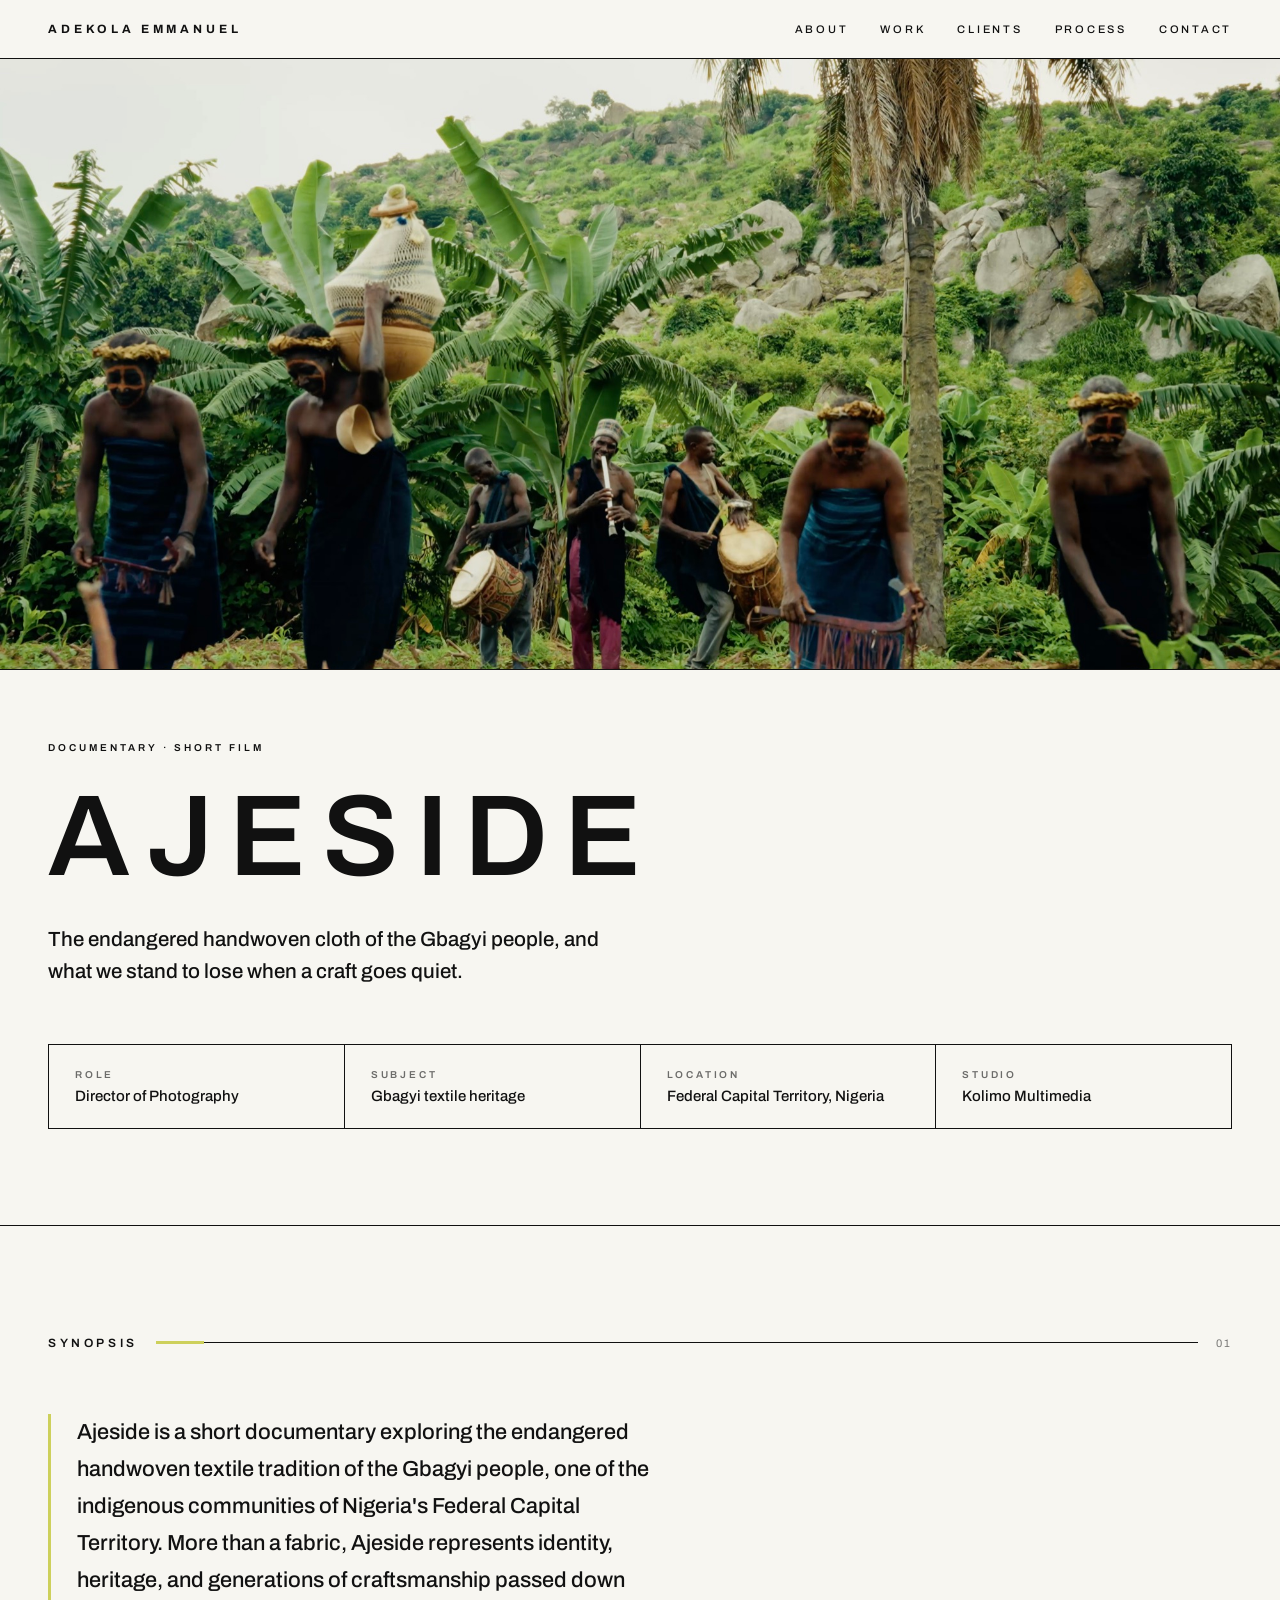
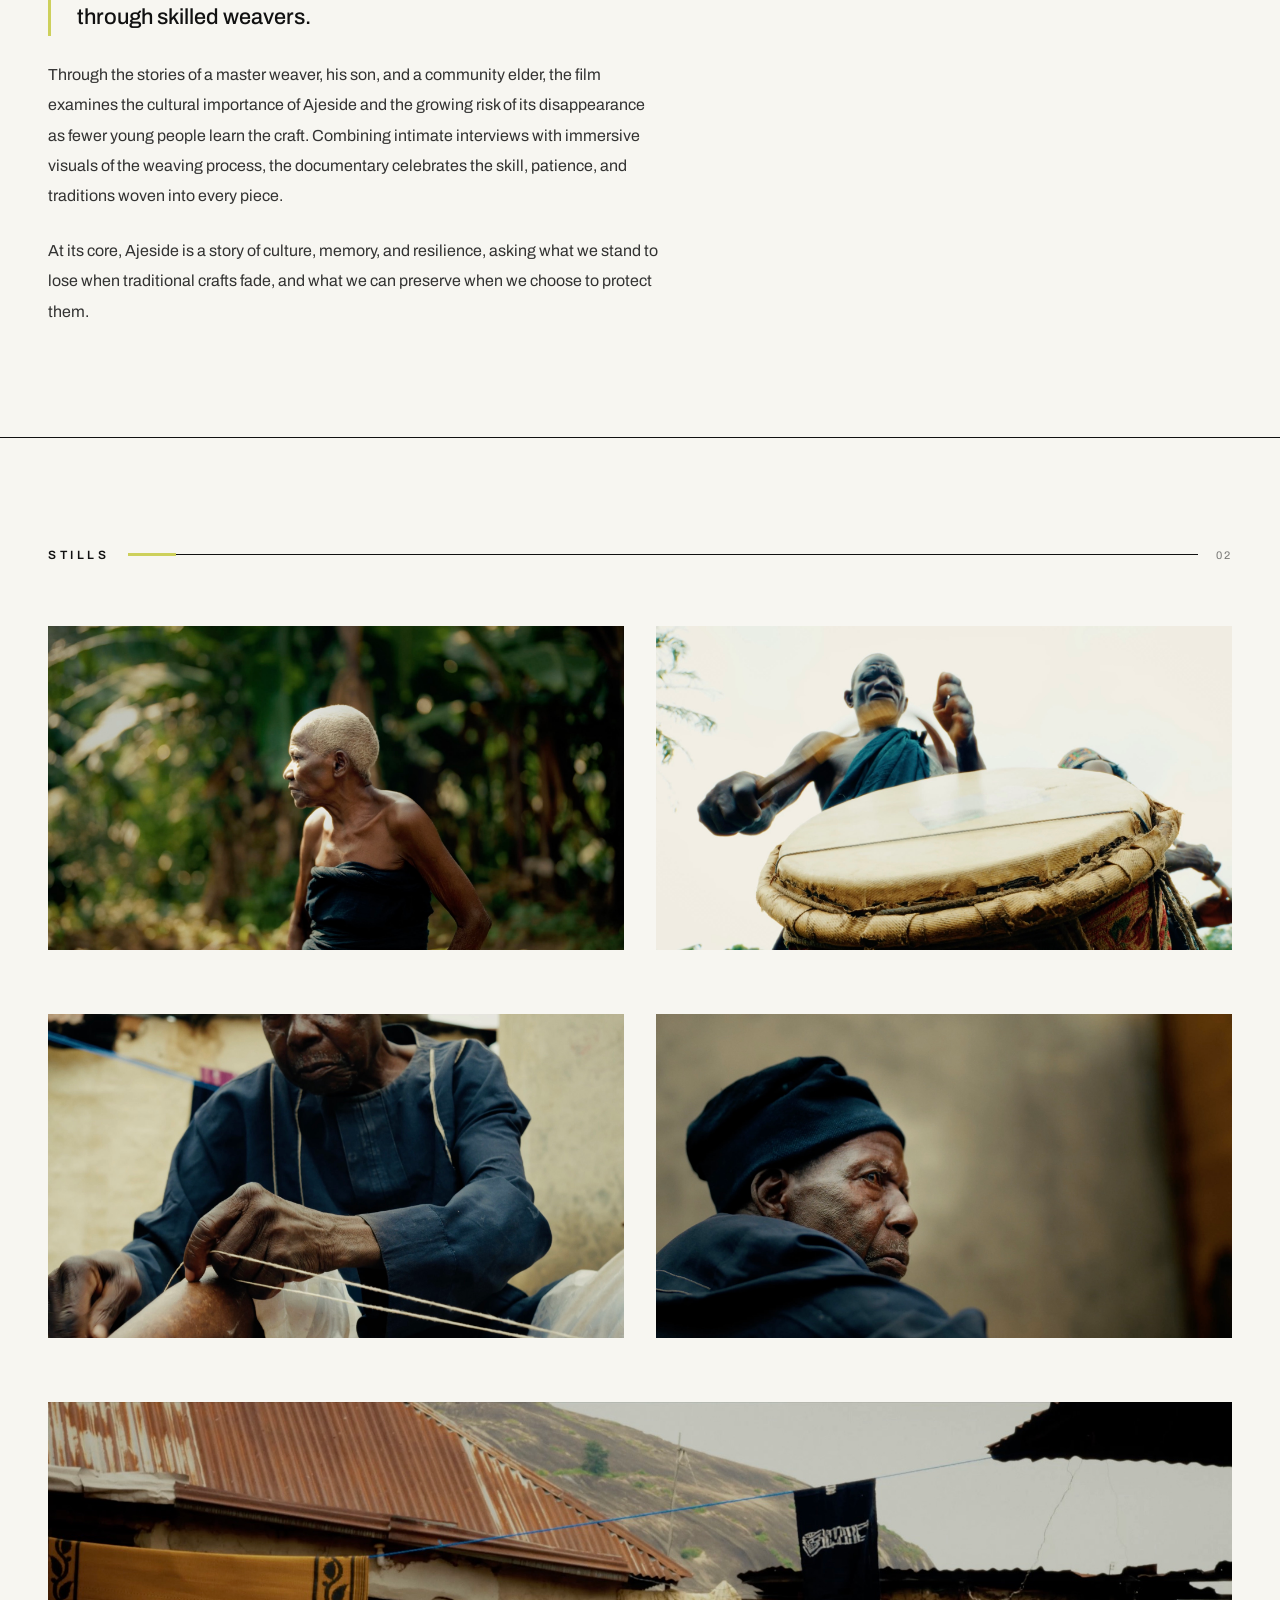
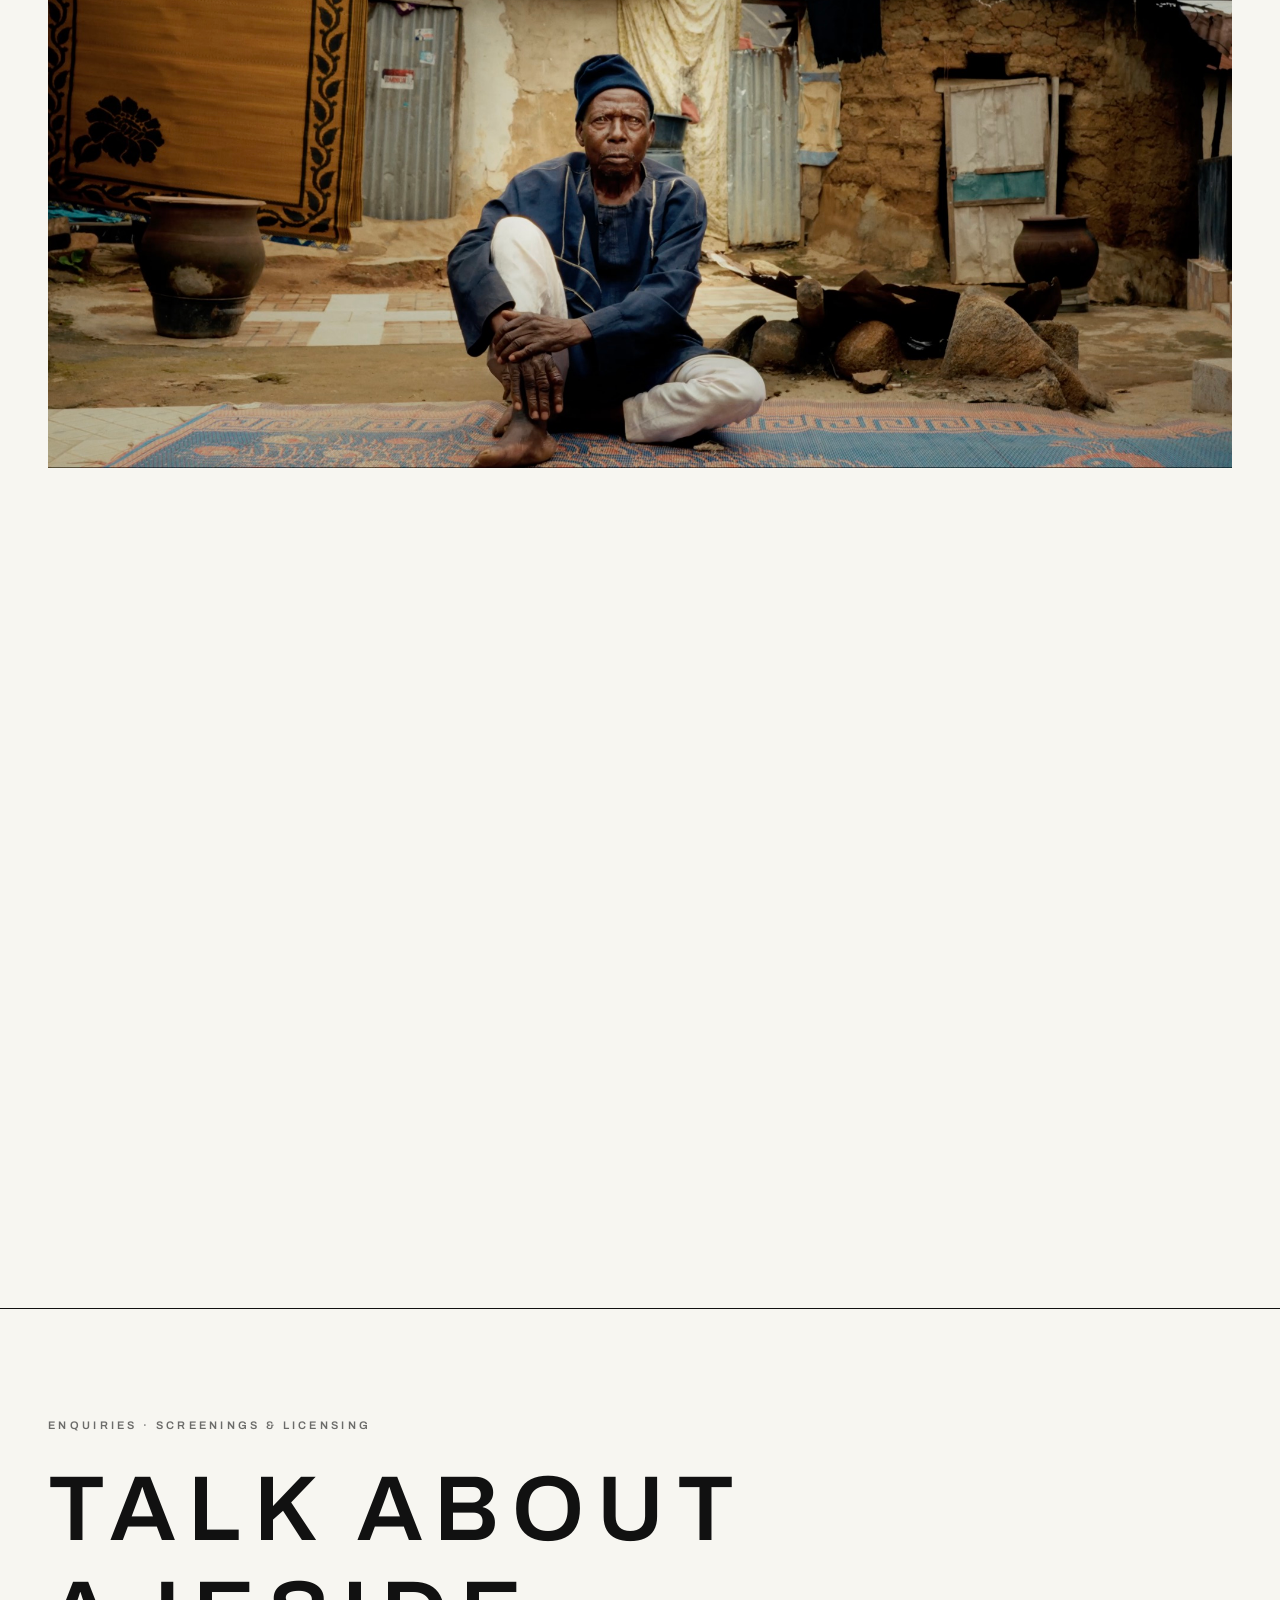
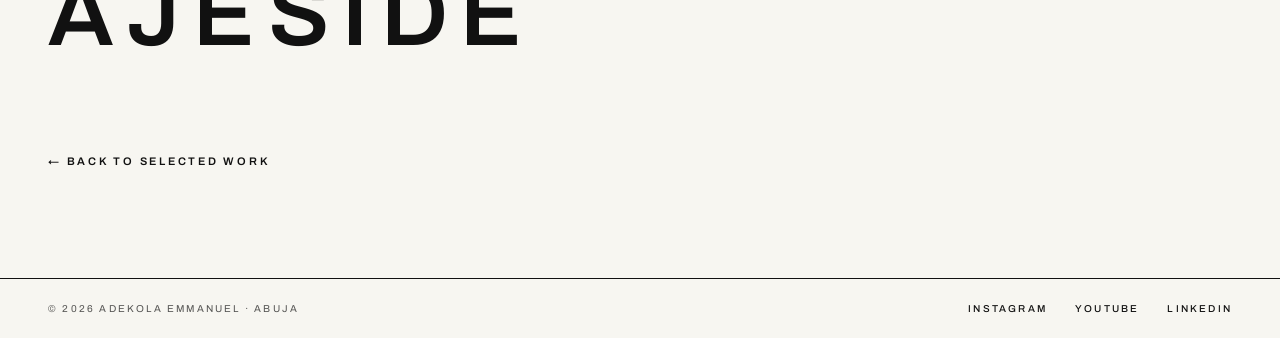
==== work/ajeside.html @ e36beafd "Add the CEO Network Under 30s Media of the Year 2021 award Visible in the about credentials line, in" ====
<!DOCTYPE html>
<html lang="en">
<head>
  <meta charset="utf-8">
  <meta name="viewport" content="width=device-width, initial-scale=1">
  <title>Ajeside (Short Documentary) · Adekola Emmanuel</title>
  <meta name="description" content="Ajeside is a short documentary on the endangered handwoven textile tradition of the Gbagyi people of Nigeria's Federal Capital Territory. Cinematography by Adekola Emmanuel, director of photography, Abuja.">
  <link rel="canonical" href="https://www.adekolaemmanuel.com/work/ajeside.html">
  <meta property="og:site_name" content="Adekola Emmanuel">
  <meta property="og:locale" content="en_US">
  <meta property="og:title" content="Ajeside: a short documentary">
  <meta property="og:description" content="Culture, memory, and resilience: the endangered handwoven cloth of the Gbagyi people.">
  <meta property="og:type" content="article">
  <meta property="og:url" content="https://www.adekolaemmanuel.com/work/ajeside.html">
  <meta property="og:image" content="https://www.adekolaemmanuel.com/images/ajeside/01-family.jpg">
  <meta name="twitter:card" content="summary_large_image">
  <meta name="twitter:title" content="Ajeside: a short documentary">
  <meta name="twitter:description" content="Culture, memory, and resilience: the endangered handwoven cloth of the Gbagyi people.">
  <meta name="twitter:image" content="https://www.adekolaemmanuel.com/images/ajeside/01-family.jpg">
  <link rel="icon" href="data:image/svg+xml,%3Csvg xmlns='http://www.w3.org/2000/svg' viewBox='0 0 100 100'%3E%3Crect width='100' height='100' fill='%23CDD05B'/%3E%3Ctext x='50' y='68' font-size='52' font-family='Helvetica,Arial,sans-serif' font-weight='700' text-anchor='middle' fill='%23111'%3EAE%3C/text%3E%3C/svg%3E">
  <link rel="preconnect" href="https://fonts.googleapis.com">
  <link rel="preconnect" href="https://fonts.gstatic.com" crossorigin>
  <link href="https://fonts.googleapis.com/css2?family=Archivo:wght@400;500;600;700&family=Caveat:wght@500;600&display=swap" rel="stylesheet">
  <link rel="stylesheet" href="../styles.css">
  <script type="application/ld+json">
{
 "@context": "https://schema.org",
 "@graph": [
  {
   "@type": "Movie",
   "name": "Ajeside",
   "url": "https://www.adekolaemmanuel.com/work/ajeside.html",
   "image": "https://www.adekolaemmanuel.com/images/ajeside/01-family.jpg",
   "description": "A short documentary exploring the endangered handwoven textile tradition of the Gbagyi people, one of the indigenous communities of Nigeria's Federal Capital Territory.",
   "countryOfOrigin": {
    "@type": "Country",
    "name": "Nigeria"
   },
   "contributor": {
    "@id": "https://www.adekolaemmanuel.com/#adekola"
   }
  },
  {
   "@type": "Person",
   "@id": "https://www.adekolaemmanuel.com/#adekola",
   "name": "Adekola Emmanuel",
   "alternateName": "Adekola Albert Emmanuel",
   "url": "https://www.adekolaemmanuel.com/",
   "image": "https://www.adekolaemmanuel.com/images/portrait.jpg",
   "jobTitle": [
    "Creative Director",
    "Director of Photography",
    "Cinematographer",
    "Director",
    "Photographer",
    "Colorist",
    "Digital Marketer"
   ],
   "description": "Creative director, cinematographer, director, photographer and digital marketer based in Abuja, Nigeria. Founder of Kolimo Multimedia.",
   "email": "mailto:iamkolimo@gmail.com",
   "telephone": "+2348132254526",
   "address": {
    "@type": "PostalAddress",
    "addressLocality": "Abuja",
    "addressRegion": "Federal Capital Territory",
    "addressCountry": "NG"
   },
   "sameAs": [
    "https://www.instagram.com/iamkolimo",
    "https://www.youtube.com/@AdekolaFashola",
    "https://ng.linkedin.com/in/adekolaemmanuel"
   ],
   "worksFor": {
    "@id": "https://www.adekolaemmanuel.com/#kolimo"
   },
   "knowsAbout": [
    "Cinematography",
    "Film directing",
    "Creative direction",
    "Photography",
    "Digital marketing",
    "Documentary filmmaking",
    "Commercial production",
    "Color grading",
    "Branding"
   ],
   "award": "CEO Network Under 30s: Media of the Year 2021 (Kolimo Multimedia)"
  }
 ]
}
  </script>
</head>
<body>

<div class="page">
  <header class="site-header">
    <div class="header-inner">
      <a href="../index.html" class="wordmark">ADEKOLA EMMANUEL</a>
      <nav class="nav-links" aria-label="Main">
        <a href="../index.html#about">ABOUT</a>
        <a href="../index.html#work">WORK</a>
        <a href="../index.html#clients">CLIENTS</a>
        <a href="../index.html#process">PROCESS</a>
        <a href="../index.html#contact">CONTACT</a>
      </nav>
    </div>
  </header>

  <main id="top">

    <section class="case-hero">
      <figure class="case-hero-media">
        <img src="../images/ajeside/04-procession.jpg" alt="Women carrying woven vessels lead a procession of drummers and flute players through banana palms below a rock outcrop" data-fallback="PROCESSION · DRUMMERS AND CARRIERS">
      </figure>
      <div class="section-inner case-hero-body">
        <p class="case-kicker" data-reveal="fade">DOCUMENTARY · SHORT FILM</p>
        <h1 class="case-title" data-reveal="fade" data-delay="70">Ajeside</h1>
        <p class="case-standfirst" data-reveal="fade" data-delay="140">The endangered handwoven cloth of the Gbagyi people, and what we stand to lose when a craft goes quiet.</p>
        <dl class="case-facts" data-reveal="fade" data-delay="200">
          <div><dt>ROLE</dt><dd>Director of Photography</dd></div>
          <div><dt>SUBJECT</dt><dd>Gbagyi textile heritage</dd></div>
          <div><dt>LOCATION</dt><dd>Federal Capital Territory, Nigeria</dd></div>
          <div><dt>STUDIO</dt><dd>Kolimo Multimedia</dd></div>
        </dl>
      </div>
    </section>

    <section class="ruled-section">
      <div class="section-inner section-pad">
        <div class="section-head">
          <h2>SYNOPSIS</h2>
          <div class="head-rule">
            <div class="rule-accent" data-reveal="rule"></div>
            <div class="rule-line" data-reveal="rule" data-delay="80"></div>
          </div>
          <span aria-hidden="true" class="section-num">01</span>
        </div>
        <div class="case-prose" data-reveal="fade">
          <p class="lede">Ajeside is a short documentary exploring the endangered handwoven textile tradition of the Gbagyi people, one of the indigenous communities of Nigeria's Federal Capital Territory. More than a fabric, Ajeside represents identity, heritage, and generations of craftsmanship passed down through skilled weavers.</p>
          <p>Through the stories of a master weaver, his son, and a community elder, the film examines the cultural importance of Ajeside and the growing risk of its disappearance as fewer young people learn the craft. Combining intimate interviews with immersive visuals of the weaving process, the documentary celebrates the skill, patience, and traditions woven into every piece.</p>
          <p>At its core, Ajeside is a story of culture, memory, and resilience, asking what we stand to lose when traditional crafts fade, and what we can preserve when we choose to protect them.</p>
        </div>
      </div>
    </section>

    <section class="ruled-section">
      <div class="section-inner section-pad">
        <div class="section-head">
          <h2>STILLS</h2>
          <div class="head-rule">
            <div class="rule-accent" data-reveal="rule"></div>
            <div class="rule-line" data-reveal="rule" data-delay="80"></div>
          </div>
          <span aria-hidden="true" class="section-num">02</span>
        </div>

        <div class="stills">
          <figure class="still still-half" data-reveal="fade">
            <div class="still-media">
              <img src="../images/ajeside/02-matriarch.jpg" alt="Profile of an elderly Gbagyi woman with close-cropped white hair against sunlit greenery" data-fallback="MATRIARCH · PROFILE">
            </div>
          </figure>

          <figure class="still still-half" data-reveal="fade">
            <div class="still-media">
              <img src="../images/ajeside/03-drummer.jpg" alt="Low angle of a drummer mid-strike, framed against a pale sky" data-fallback="DRUMMER · LOW ANGLE">
            </div>
          </figure>

          <figure class="still still-half" data-reveal="fade">
            <div class="still-media">
              <img src="../images/ajeside/06-weaving-hands.jpg" alt="Close view of the master weaver's hands working thread between his fingers" data-fallback="THE MASTER WEAVER'S HANDS">
            </div>
          </figure>

          <figure class="still still-half" data-reveal="fade">
            <div class="still-media">
              <img src="../images/ajeside/05-elder-portrait.jpg" alt="Close profile of a village elder in a dark cap against a warm ochre wall" data-fallback="ELDER · CLOSE PROFILE">
            </div>
          </figure>

          <figure class="still still-wide" data-reveal="fade">
            <div class="still-media">
              <img src="../images/ajeside/07-compound.jpg" alt="The weaver seated in his compound, finished indigo and ochre cloths hanging on lines around him" data-fallback="THE COMPOUND · CLOTH ON THE LINE">
            </div>
          </figure>

          <figure class="still still-wide" data-reveal="fade">
            <div class="still-media">
              <img src="../images/ajeside/08-indigo-cloth.jpg" alt="The weaver holding open two lengths of patterned indigo cloth, facing camera" data-fallback="INDIGO · THE FINISHED CLOTH">
            </div>
          </figure>
        </div>
      </div>
    </section>

    <section class="ruled-section">
      <div class="section-inner section-pad">
        <div class="case-next">
          <p class="cta-kicker">ENQUIRIES · SCREENINGS &amp; LICENSING</p>
          <a class="cta-link" href="mailto:iamkolimo@gmail.com?subject=Ajeside">Talk about Ajeside</a>
          <div class="cta-rule" data-reveal="rule"></div>
          <p class="case-back"><a href="../index.html#work">← BACK TO SELECTED WORK</a></p>
        </div>
      </div>
    </section>

  </main>

  <footer class="site-footer">
    <div class="footer-inner">
      <p>© 2026 ADEKOLA EMMANUEL · ABUJA</p>
      <div class="footer-links">
        <a href="https://www.instagram.com/iamkolimo" target="_blank" rel="noopener">INSTAGRAM</a>
        <a href="https://www.youtube.com/@AdekolaFashola" target="_blank" rel="noopener">YOUTUBE</a>
        <a href="https://ng.linkedin.com/in/adekolaemmanuel" target="_blank" rel="noopener">LINKEDIN</a>
      </div>
    </div>
  </footer>
</div>

<script src="../script.js"></script>
</body>
</html>
---- styles.css ----
html { scroll-behavior: smooth; }

body {
  margin: 0;
  background: #F7F6F1;
  color: #111111;
  font-family: 'Archivo', Helvetica, Arial, sans-serif;
  -webkit-font-smoothing: antialiased;
  overflow-x: hidden;
}

a { color: #111111; text-decoration: none; }
a:hover { color: #5A5D20; }
::selection { background: #CDD05B; color: #111111; }

.page { position: relative; min-height: 100vh; }

/* Grid lines */
.gridlines {
  position: absolute;
  inset: 0;
  pointer-events: none;
  z-index: 0;
}
.gridlines-inner { position: relative; max-width: 1360px; height: 100%; margin: 0 auto; }
.gridline { position: absolute; top: 0; bottom: 0; width: 1px; background: rgba(17,17,17,0.06); }

/* Header */
.site-header { position: relative; z-index: 1; border-bottom: 1px solid #111111; }
.header-inner {
  max-width: 1360px;
  margin: 0 auto;
  padding: 22px 48px;
  display: flex;
  justify-content: space-between;
  align-items: baseline;
  gap: 24px;
}
.wordmark { font-size: 12px; letter-spacing: 0.32em; font-weight: 700; }
.nav-links { display: flex; gap: 32px; }
.nav-links a { font-size: 11px; letter-spacing: 0.25em; font-weight: 500; }

main { position: relative; z-index: 1; }

.section-inner { max-width: 1360px; margin: 0 auto; }
.section-pad { padding: 110px 48px; }
.hero-pad { padding: 96px 48px 110px; }
.ruled-section { border-top: 1px solid #111111; }

/* Hero */
.hero-section { position: relative; overflow: hidden; }
.hero-circle {
  position: absolute;
  width: 620px;
  height: 620px;
  border: 1px solid rgba(17,17,17,0.08);
  border-radius: 50%;
  left: -180px;
  top: -220px;
  pointer-events: none;
}
/* Source order is intro, portrait, bio (so phones read name then photo then
   bio); on desktop the bio is placed back under the intro in column one. */
.hero-grid {
  display: grid;
  grid-template-columns: 1.6fr 1fr;
  column-gap: 72px;
  row-gap: 40px;
  align-items: end;
}
.hero-intro { grid-column: 1; grid-row: 1; }
.about-box { grid-column: 1; grid-row: 2; }
.hero-portrait-col { grid-column: 2; grid-row: 1 / span 2; align-self: end; }
.hero-location { margin: 0 0 26px; font-size: 10px; letter-spacing: 0.3em; font-weight: 500; opacity: 0.6; }
.hero-name {
  margin: 0;
  font-size: clamp(44px, 7.4vw, 106px);
  font-weight: 600;
  letter-spacing: 0.18em;
  line-height: 1.06;
  text-transform: uppercase;
}
.hero-name span { display: block; }
.hero-role { display: flex; align-items: center; gap: 14px; margin-top: 36px; }
.role-dot { width: 10px; height: 10px; background: #CDD05B; display: inline-block; flex: none; }
.hero-role p { margin: 0; font-size: 11px; letter-spacing: 0.28em; font-weight: 600; }
.hero-tagline {
  margin: 18px 0 0;
  font-size: clamp(17px, 1.5vw, 21px);
  line-height: 1.55;
  max-width: 38ch;
  font-weight: 500;
}
.about-box { border: 1px solid #111111; padding: 36px 40px; max-width: 56ch; }
.about-box h2 { margin: 0 0 20px; font-size: 10px; letter-spacing: 0.3em; font-weight: 600; opacity: 0.6; }
.about-box p { margin: 0 0 16px; font-size: 15px; line-height: 1.85; color: rgba(17,17,17,0.85); }
.about-box p:last-child { margin-bottom: 0; }
.about-meta {
  margin-top: 22px !important;
  padding-top: 18px;
  border-top: 1px solid rgba(17,17,17,0.15);
  font-size: 10px !important;
  letter-spacing: 0.2em;
  font-weight: 600;
  line-height: 2 !important;
  opacity: 0.6;
}

.hero-portrait-col { position: relative; }
.badge {
  position: absolute;
  left: -76px;
  top: -40px;
  width: 150px;
  height: 150px;
  border-radius: 50%;
  background: #CDD05B;
  display: flex;
  align-items: center;
  justify-content: center;
  transform: rotate(-8deg);
  z-index: 3;
}
.badge-txt {
  font-family: 'Caveat', cursive;
  font-size: 27px;
  font-weight: 600;
  line-height: 1;
  text-align: center;
  width: 110px;
}
.portrait-frame {
  position: relative;
  aspect-ratio: 3/4;
  filter: grayscale(1) contrast(1.06);
  overflow: hidden;
}
.portrait-frame img {
  position: absolute;
  inset: 0;
  width: 100%;
  height: 100%;
  object-fit: cover;
  display: block;
}
.portrait-caption { margin: 12px 0 0; font-size: 10px; letter-spacing: 0.22em; opacity: 0.55; text-align: right; }

/* Section heads */
.section-head { display: flex; align-items: center; gap: 18px; margin-bottom: 64px; }
.work-head { margin-bottom: 80px; }
.section-head h2 { margin: 0; font-size: 12px; letter-spacing: 0.3em; font-weight: 600; }
.head-rule { flex: 1; display: flex; align-items: center; }
.rule-accent { width: 48px; height: 3px; background: #CDD05B; }
.rule-accent.dark { background: #111111; }
.rule-line { flex: 1; height: 1px; background: #111111; }
.section-num { font-size: 11px; letter-spacing: 0.2em; opacity: 0.55; }

/* Capabilities */
.cap-list { border-bottom: 1px solid #111111; }
.cap-row {
  display: grid;
  grid-template-columns: 90px 1fr minmax(0, 380px);
  align-items: center;
  gap: 8px 24px;
  padding: 28px 20px;
  border-top: 1px solid #111111;
  transition: background 120ms ease-out;
}
.cap-row:hover { background: #CDD05B; }
.cap-num { font-size: 12px; letter-spacing: 0.2em; font-weight: 500; opacity: 0.55; }
.cap-row h3 {
  margin: 0;
  font-size: clamp(26px, 3.4vw, 44px);
  letter-spacing: 0.16em;
  font-weight: 600;
  text-transform: uppercase;
}
.cap-desc {
  margin: 0;
  font-size: 13px;
  line-height: 1.6;
  color: rgba(17,17,17,0.72);
  text-align: right;
  justify-self: end;
  max-width: 38ch;
}

/* Secondary craft / tools list under Capabilities */
.meta-strip {
  margin: 44px 0 0;
  display: grid;
  gap: 22px 40px;
  grid-template-columns: 1fr 1fr;
}
.meta-strip > div { display: grid; grid-template-columns: 84px 1fr; gap: 16px; align-items: baseline; }
.meta-strip dt { font-size: 10px; letter-spacing: 0.28em; font-weight: 600; opacity: 0.55; }
.meta-strip dd { margin: 0; font-size: 13px; line-height: 1.85; color: rgba(17,17,17,0.78); }

/* Clients */
.client-grid {
  display: grid;
  grid-template-columns: repeat(3, 1fr);
  gap: 1px;
  background: #111111;
  border: 1px solid #111111;
}
.client-cell {
  background: #F7F6F1;
  padding: 30px 28px;
  font-size: 14px;
  letter-spacing: 0.14em;
  font-weight: 600;
  text-transform: uppercase;
  transition: background 120ms ease-out;
}
.client-cell:hover { background: #CDD05B; }

/* Work */
.work-grid {
  display: grid;
  grid-template-columns: repeat(2, 1fr);
  column-gap: 32px;
  row-gap: 56px;
}
.work-media { position: relative; overflow: hidden; }
.work-media img {
  position: absolute;
  inset: 0;
  width: 100%;
  height: 100%;
  object-fit: cover;
  display: block;
}
.work-cap {
  position: absolute;
  left: 0;
  right: 0;
  bottom: 0;
  background: #111111;
  color: #F7F6F1;
  padding: 14px 18px;
  font-size: 12px;
  letter-spacing: 0.04em;
  line-height: 1.5;
  opacity: 0;
  transform: translateY(8px);
  transition: opacity 140ms ease-out, transform 140ms ease-out;
  pointer-events: none;
}
.work-meta {
  display: flex;
  justify-content: space-between;
  align-items: baseline;
  margin-top: 14px;
  gap: 16px;
}
.work-meta h3 { margin: 0; font-size: 15px; letter-spacing: 0.18em; font-weight: 600; }
.work-meta span { font-size: 10px; letter-spacing: 0.22em; opacity: 0.6; white-space: nowrap; }

/* Process */
.process-section { background: #CDD05B; }
.process-grid {
  display: grid;
  grid-template-columns: repeat(4, 1fr);
  gap: 1px;
  background: #111111;
  border: 1px solid #111111;
}
.process-cell { background: #CDD05B; padding: 36px 28px 44px; }
.process-cell h3 {
  margin: 44px 0 0;
  font-size: clamp(22px, 2.4vw, 32px);
  letter-spacing: 0.18em;
  font-weight: 600;
  text-transform: uppercase;
}
.process-cell p { margin: 14px 0 0; font-size: 13px; line-height: 1.65; color: rgba(17,17,17,0.75); }

/* Contact */
.contact-grid {
  display: grid;
  grid-template-columns: repeat(3, 1fr);
  gap: 1px;
  background: #111111;
  border: 1px solid #111111;
}
.contact-cell {
  background: #F7F6F1;
  padding: 30px 32px;
  display: flex;
  align-items: center;
  gap: 20px;
}
.contact-cell svg { flex: none; }
.contact-label { margin: 0; font-size: 10px; letter-spacing: 0.28em; font-weight: 600; opacity: 0.6; }
.contact-value { margin: 6px 0 0; font-size: 15px; font-weight: 500; }

.cta-block { margin-top: 130px; }
.cta-kicker { margin: 0 0 26px; font-size: 11px; letter-spacing: 0.3em; font-weight: 600; opacity: 0.6; }
.cta-link {
  display: block;
  font-size: clamp(40px, 7.2vw, 112px);
  letter-spacing: 0.14em;
  font-weight: 600;
  line-height: 1.14;
  color: #111111;
  text-transform: uppercase;
  transition: background 120ms ease-out;
}
.cta-link:hover { background: #CDD05B; color: #111111; }
.cta-rule { margin-top: 36px; height: 4px; background: #CDD05B; }

/* Case study */
.case-hero { position: relative; }
.case-hero-media {
  margin: 0;
  position: relative;
  aspect-ratio: 21/10;
  overflow: hidden;
  border-bottom: 1px solid #111111;
}
.case-hero-media img {
  position: absolute;
  inset: 0;
  width: 100%;
  height: 100%;
  object-fit: cover;
  display: block;
}
.case-hero-body { padding: 72px 48px 96px; }
.case-kicker { margin: 0 0 24px; font-size: 10px; letter-spacing: 0.3em; font-weight: 600; opacity: 0.6; }
.case-title {
  margin: 0;
  font-size: clamp(48px, 9vw, 132px);
  font-weight: 600;
  letter-spacing: 0.14em;
  line-height: 1.04;
  text-transform: uppercase;
}
.case-standfirst {
  margin: 28px 0 0;
  font-size: clamp(17px, 1.6vw, 22px);
  line-height: 1.55;
  max-width: 46ch;
  font-weight: 500;
}
.case-facts {
  margin: 56px 0 0;
  display: grid;
  grid-template-columns: repeat(4, 1fr);
  gap: 1px;
  background: #111111;
  border: 1px solid #111111;
}
.case-facts > div { background: #F7F6F1; padding: 24px 26px; }
.case-facts dt { font-size: 10px; letter-spacing: 0.28em; font-weight: 600; opacity: 0.6; }
.case-facts dd { margin: 8px 0 0; font-size: 15px; font-weight: 500; }

.case-prose { max-width: 68ch; }
.case-prose p { margin: 0 0 24px; font-size: 16px; line-height: 1.9; color: rgba(17,17,17,0.85); }
.case-prose p:last-child { margin-bottom: 0; }
.case-prose .lede {
  font-size: clamp(18px, 1.7vw, 22px);
  line-height: 1.7;
  font-weight: 500;
  color: #111111;
  border-left: 3px solid #CDD05B;
  padding-left: 26px;
}

.stills {
  display: grid;
  grid-template-columns: repeat(2, 1fr);
  column-gap: 32px;
  row-gap: 64px;
}
.still { margin: 0; }
.still-wide { grid-column: 1 / -1; }
.still-media { position: relative; aspect-ratio: 16/9; overflow: hidden; }
/* Scope frames (2.39:1) keep their own ratio so the composition is not cropped */
.still-scope .still-media { aspect-ratio: 2.39/1; }
.still-media img {
  position: absolute;
  inset: 0;
  width: 100%;
  height: 100%;
  object-fit: cover;
  display: block;
}
.still figcaption {
  margin-top: 14px;
  font-size: 12px;
  line-height: 1.6;
  letter-spacing: 0.02em;
  color: rgba(17,17,17,0.68);
}

/* Product screens · UI is shown whole, never cropped, so the hero and each
   screen sit contained on a tint rather than filling the frame. */
.case-hero-media.is-ui { aspect-ratio: 16/9; background: #EDECE5; }
.case-hero-media.is-scope { aspect-ratio: 2.39/1; }
.case-hero-media.is-ui img { object-fit: contain; }

.screens {
  display: grid;
  grid-template-columns: repeat(2, 1fr);
  column-gap: 32px;
  row-gap: 56px;
  align-items: start;
}
.screen { margin: 0; }
.screen-wide { grid-column: 1 / -1; }
.screen-media {
  aspect-ratio: 16/9;
  background: rgba(17,17,17,0.04);
  border: 1px solid #111111;
  padding: 18px;
  box-sizing: border-box;
  display: flex;
  align-items: center;
  justify-content: center;
  overflow: hidden;
}
.screen-tall .screen-media { aspect-ratio: 4/5; }
.screen-media img {
  max-width: 100%;
  max-height: 100%;
  width: auto;
  height: auto;
  object-fit: contain;
  display: block;
}
.screen figcaption {
  margin-top: 12px;
  font-size: 10px;
  letter-spacing: 0.22em;
  font-weight: 500;
  opacity: 0.6;
}

/* Feature list */
.features { border-top: 1px solid #111111; }
.feature-row {
  display: grid;
  grid-template-columns: 90px 1fr;
  gap: 8px 24px;
  padding: 22px 20px;
  border-bottom: 1px solid #111111;
  align-items: baseline;
}
.feature-row span { font-size: 12px; letter-spacing: 0.2em; font-weight: 500; opacity: 0.55; }
.feature-row p { margin: 0; font-size: 15px; line-height: 1.6; }

/* Watch · click-to-play facade, so YouTube only loads once asked for */
.watch-frame {
  position: relative;
  aspect-ratio: 16/9;
  overflow: hidden;
  background: #111111;
  border: 1px solid #111111;
}
.watch-link { display: block; position: absolute; inset: 0; }
.watch-frame img {
  position: absolute;
  inset: 0;
  width: 100%;
  height: 100%;
  object-fit: cover;
  display: block;
  transition: opacity 160ms ease-out, transform 400ms ease-out;
}
.watch-link:hover img { opacity: 0.88; transform: scale(1.015); }
/* The player stays 16:9 for YouTube; a scope poster letterboxes on the black */
.watch-frame.is-scope img { object-fit: contain; }
.watch-frame.is-scope .watch-link:hover img { transform: none; }
.watch-play {
  position: absolute;
  left: 50%;
  top: 50%;
  transform: translate(-50%, -50%);
  width: 92px;
  height: 92px;
  border-radius: 50%;
  background: #CDD05B;
  display: flex;
  align-items: center;
  justify-content: center;
  transition: transform 160ms ease-out;
}
.watch-link:hover .watch-play { transform: translate(-50%, -50%) scale(1.06); }
.watch-play::after {
  content: '';
  width: 0;
  height: 0;
  margin-left: 7px;
  border-left: 26px solid #111111;
  border-top: 16px solid transparent;
  border-bottom: 16px solid transparent;
}
.watch-frame iframe { position: absolute; inset: 0; width: 100%; height: 100%; border: 0; }
.watch-note { margin: 14px 0 0; font-size: 10px; letter-spacing: 0.22em; opacity: 0.6; }
.watch-note a { font-weight: 600; text-decoration: underline; }

.case-next { text-align: left; }
.case-back { margin: 44px 0 0; }
.case-back a { font-size: 11px; letter-spacing: 0.25em; font-weight: 600; }

/* Image placeholder shown when a still has not been added yet */
.media-missing {
  position: absolute;
  inset: 0;
  background: rgba(17,17,17,0.045);
  border: 1px dashed rgba(17,17,17,0.25);
  display: flex;
  align-items: center;
  justify-content: center;
  padding: 16px;
  box-sizing: border-box;
  font-size: 10px;
  letter-spacing: 0.22em;
  font-weight: 500;
  opacity: 0.45;
  text-align: center;
  line-height: 1.8;
}

/* Work card · every poster is natively 16:9, so this ratio crops none of them */
.work-feature .work-media { aspect-ratio: 16/9; }
/* A UI screenshot is shown whole rather than cropped to the card ratio */
.work-feature .work-media.is-ui { background: #EDECE5; }
.work-media.is-ui img { object-fit: contain; }
.work-feature .work-meta { flex-wrap: wrap; gap: 4px 16px; }
.work-feature .work-meta h3 { font-size: clamp(14px, 1.4vw, 19px); letter-spacing: 0.16em; }
.work-feature a { display: block; }
.work-feature a:hover .work-title-row h3 { color: #5A5D20; }
.work-view {
  font-size: 10px;
  letter-spacing: 0.22em;
  font-weight: 600;
  white-space: nowrap;
}

/* Footer */
.site-footer { position: relative; z-index: 1; border-top: 1px solid #111111; }
.footer-inner {
  max-width: 1360px;
  margin: 0 auto;
  padding: 24px 48px;
  display: flex;
  justify-content: space-between;
  align-items: baseline;
  gap: 24px;
}
.footer-inner p { margin: 0; font-size: 10px; letter-spacing: 0.22em; opacity: 0.7; }
.footer-links { display: flex; gap: 28px; }
.footer-links a { font-size: 10px; letter-spacing: 0.22em; font-weight: 500; }

/* Reveal initial states are set by script.js; keep content visible without JS */

/* Tablet */
@media (max-width: 960px) {
  /* Single column: let the source order (name, photo, bio) stand */
  .hero-grid { grid-template-columns: 1fr; gap: 44px; }
  .hero-intro, .about-box, .hero-portrait-col { grid-column: 1; grid-row: auto; }
  .gridlines { display: none; }
  .process-grid { grid-template-columns: 1fr 1fr; }
  .cap-row { grid-template-columns: 56px 1fr; }
  .cap-desc { grid-column: 2; justify-self: start; text-align: left; max-width: none; }
  .section-pad, .hero-pad { padding: 88px 32px; }
  .header-inner { padding: 18px 32px; }
  .badge { left: auto; right: 0; top: -48px; }
  .case-hero-body { padding: 56px 32px 72px; }
  .case-facts { grid-template-columns: 1fr 1fr; }
  .case-hero-media { aspect-ratio: 16/10; }
  .work-grid { column-gap: 24px; row-gap: 44px; }
  .meta-strip { grid-template-columns: 1fr; }
  .client-grid { grid-template-columns: repeat(2, 1fr); }
}

/* Mobile */
@media (max-width: 640px) {
  /* Sized and tracked so EMMANUEL sits on one line, unbroken */
  .hero-name { font-size: 12.4vw; letter-spacing: 0.09em; }
  .contact-grid { grid-template-columns: 1fr; }
  .process-grid { grid-template-columns: 1fr; }
  .badge { width: 96px; height: 96px; left: auto; right: 0; top: -48px; }
  .badge-txt { font-size: 17px; width: 76px; }
  .cta-link { font-size: 11.5vw; }
  .section-pad, .hero-pad { padding: 64px 20px; }
  .header-inner { padding: 14px 20px; }
  .footer-inner { flex-direction: column; align-items: flex-start; gap: 14px; }
  .work-grid { grid-template-columns: 1fr; row-gap: 40px; }
  .client-grid { grid-template-columns: 1fr; }
  .client-cell { padding: 22px 20px; font-size: 13px; letter-spacing: 0.1em; }
  .meta-strip > div { grid-template-columns: 1fr; gap: 6px; }
  /* PHOTOGRAPHY / DEVELOPMENT cannot break, so the row is retuned to hold them */
  .cap-row { grid-template-columns: 40px 1fr; gap: 6px 14px; padding: 20px 0; }
  .cap-row h3 { font-size: 19px; letter-spacing: 0.1em; }
  .cap-desc { font-size: 12.5px; }
  .about-box { padding: 26px 22px; }
  /* The role line wraps to 3 lines here; pin the dot to the first one */
  .hero-role { align-items: flex-start; gap: 10px; }
  .role-dot { margin-top: 3px; }
  .hero-role p { font-size: 10px; letter-spacing: 0.2em; line-height: 1.7; }
  /* Five nav items no longer fit one line beside the wordmark */
  .header-inner { flex-wrap: wrap; gap: 10px 16px; }
  .nav-links { flex-wrap: wrap; gap: 10px 14px; }
  .nav-links a { font-size: 10px; letter-spacing: 0.2em; }
  .case-title { font-size: 13vw; }
  .stills { grid-template-columns: 1fr; row-gap: 44px; }
  .screens { grid-template-columns: 1fr; row-gap: 40px; }
  .feature-row { grid-template-columns: 44px 1fr; padding: 18px 0; }
  .watch-play { width: 64px; height: 64px; }
  .watch-play::after { margin-left: 5px; border-left-width: 18px; border-top-width: 11px; border-bottom-width: 11px; }
}
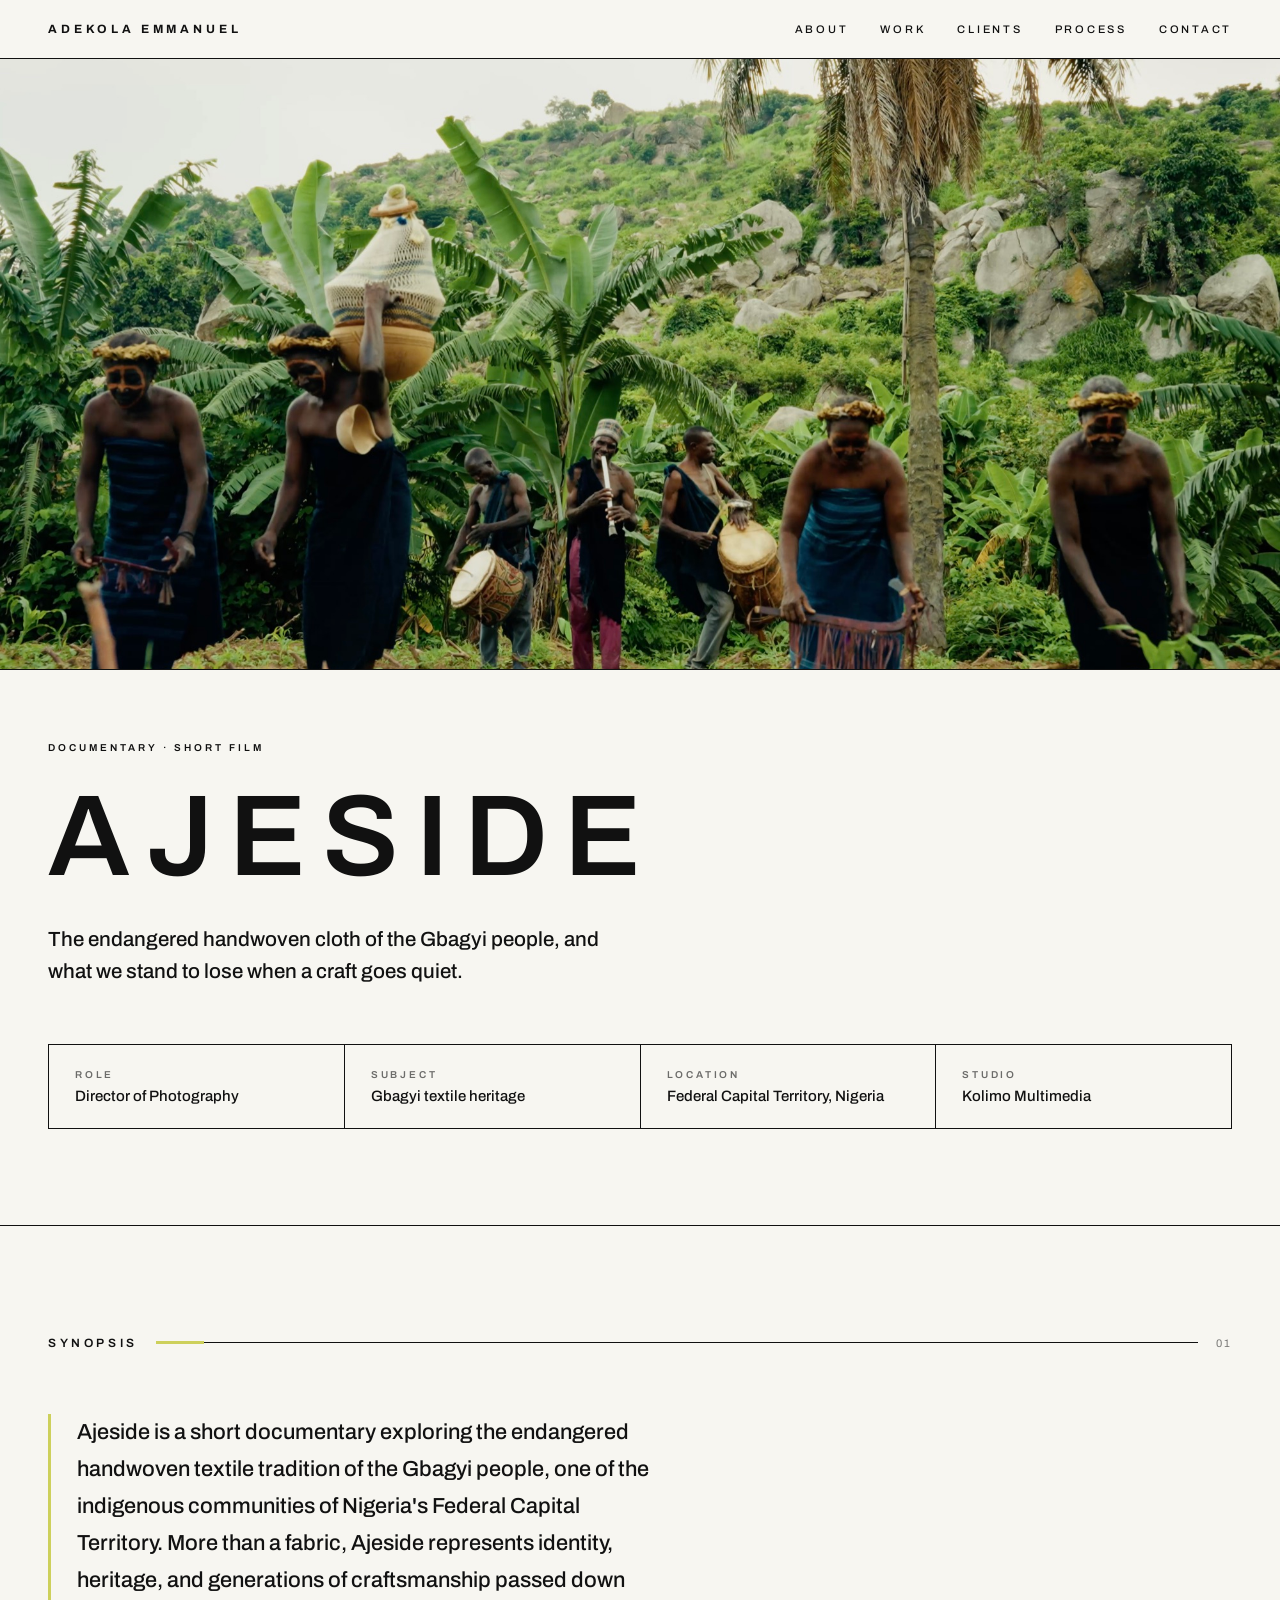
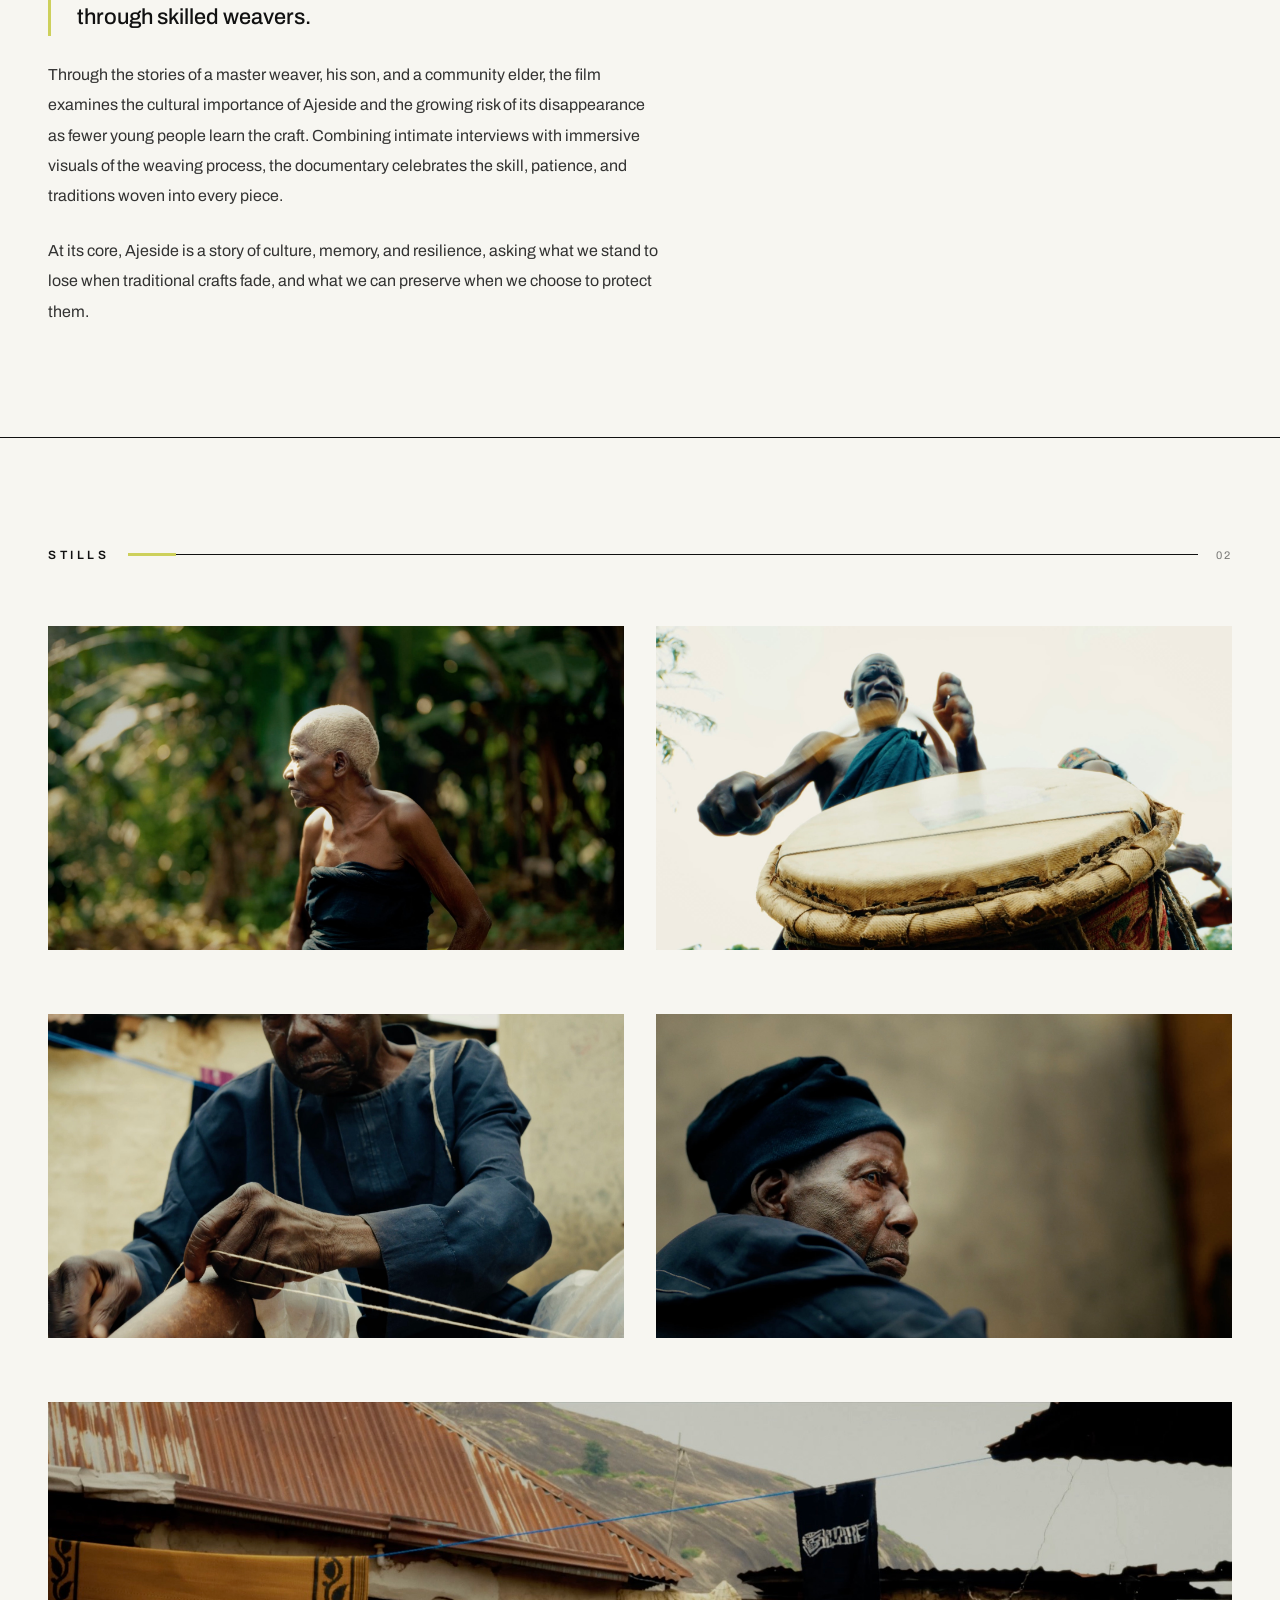
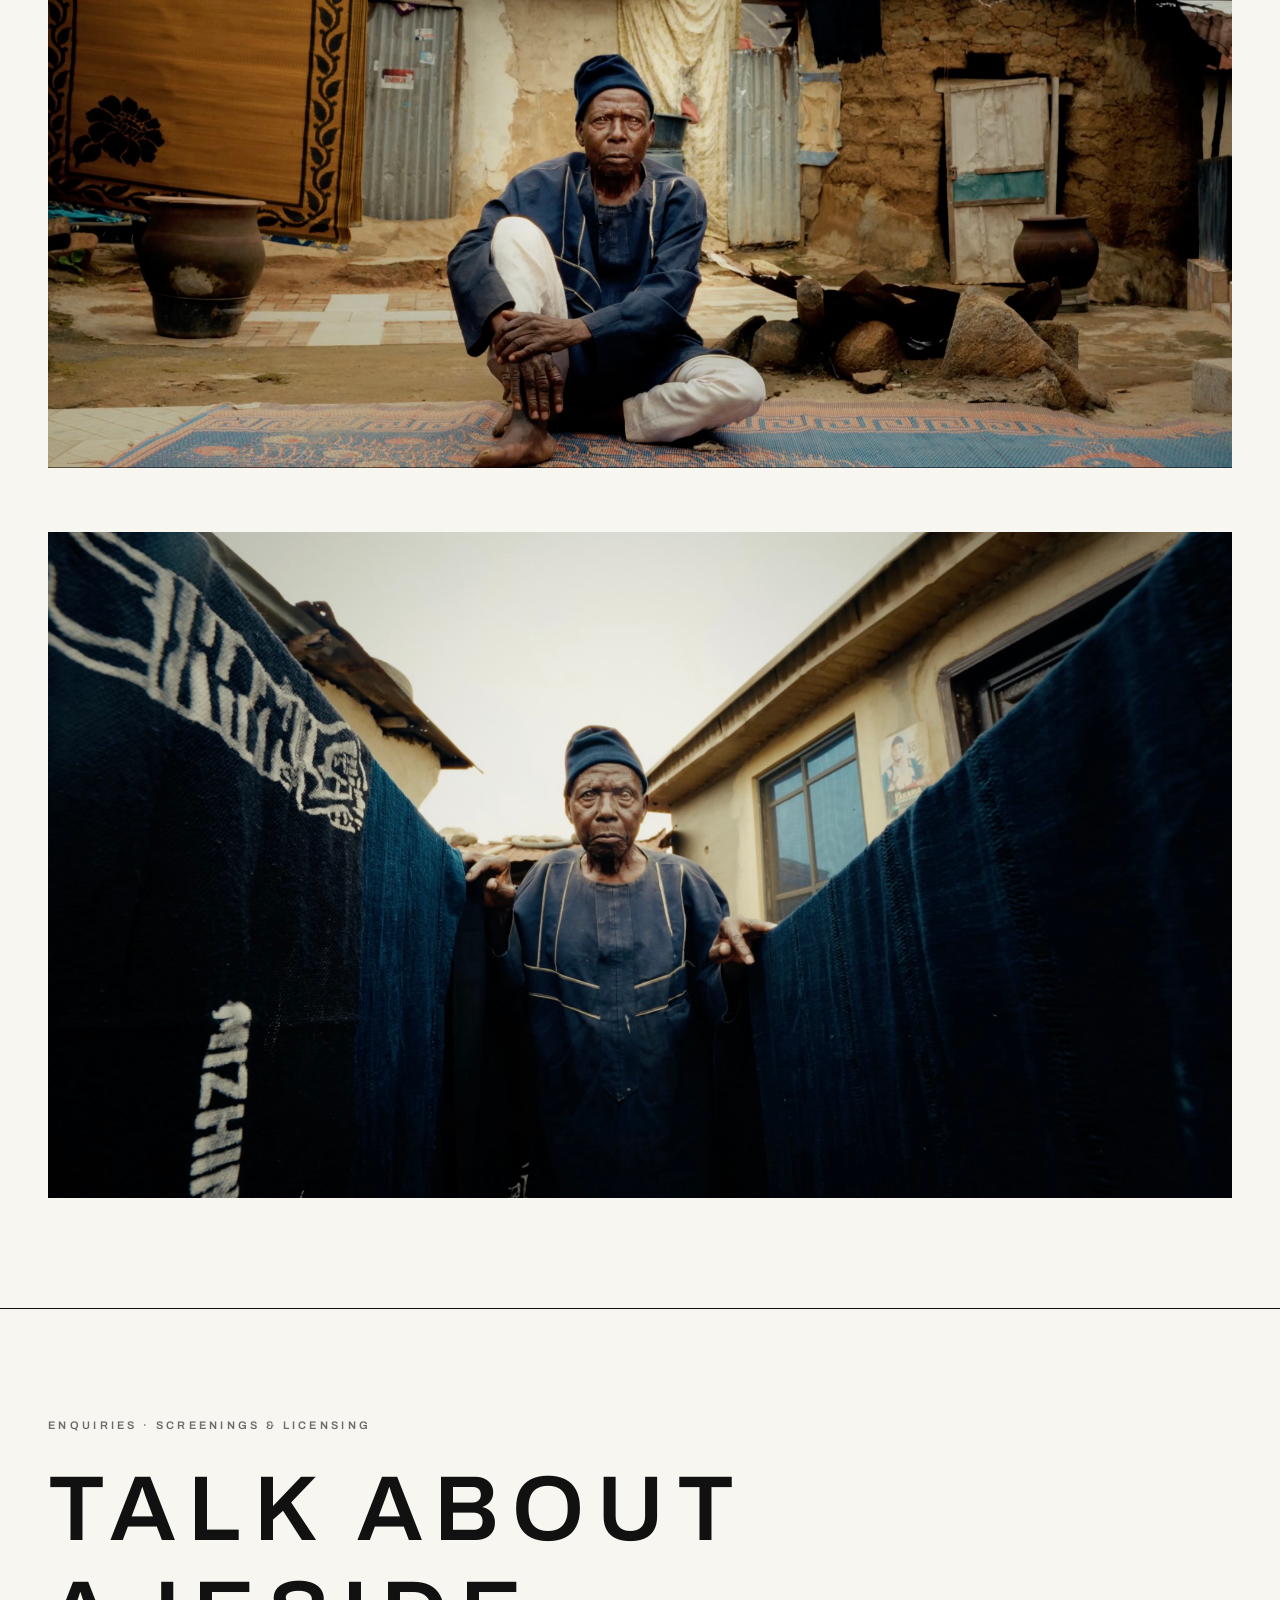
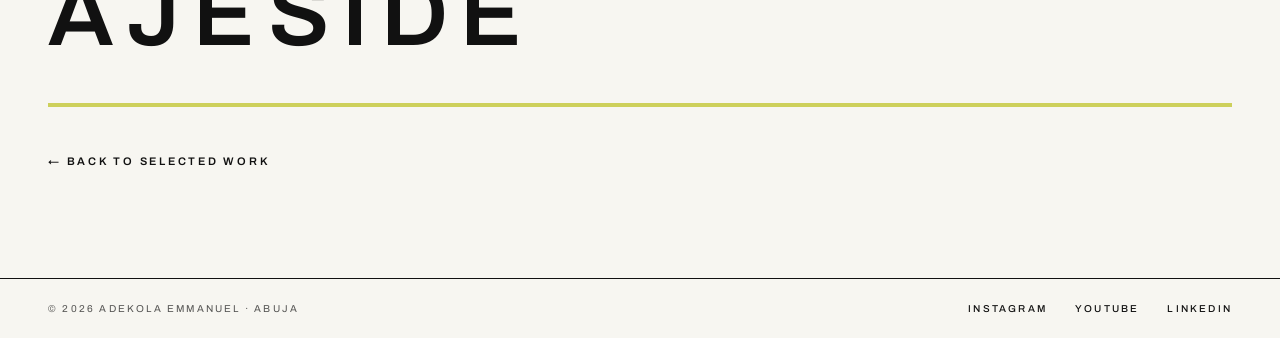
==== commit 37f4f88c: "Refocus roles on creative director, DoP and developer Drops Colorist entirely. The hero line now rea" ====
--- a/work/ajeside.html
+++ b/work/ajeside.html
@@ -50,13 +50,14 @@
    "jobTitle": [
     "Creative Director",
     "Director of Photography",
+    "Developer",
     "Cinematographer",
     "Director",
     "Photographer",
-    "Colorist",
+    "Software Developer",
     "Digital Marketer"
    ],
-   "description": "Creative director, cinematographer, director, photographer and digital marketer based in Abuja, Nigeria. Founder of Kolimo Multimedia.",
+   "description": "Creative director, director of photography and developer based in Abuja, Nigeria. Founder of Kolimo Multimedia.",
    "email": "mailto:iamkolimo@gmail.com",
    "telephone": "+2348132254526",
    "address": {
@@ -82,7 +83,9 @@
     "Documentary filmmaking",
     "Commercial production",
     "Color grading",
-    "Branding"
+    "Branding",
+    "Web development",
+    "Product design"
    ],
    "award": "CEO Network Under 30s: Media of the Year 2021 (Kolimo Multimedia)"
   }
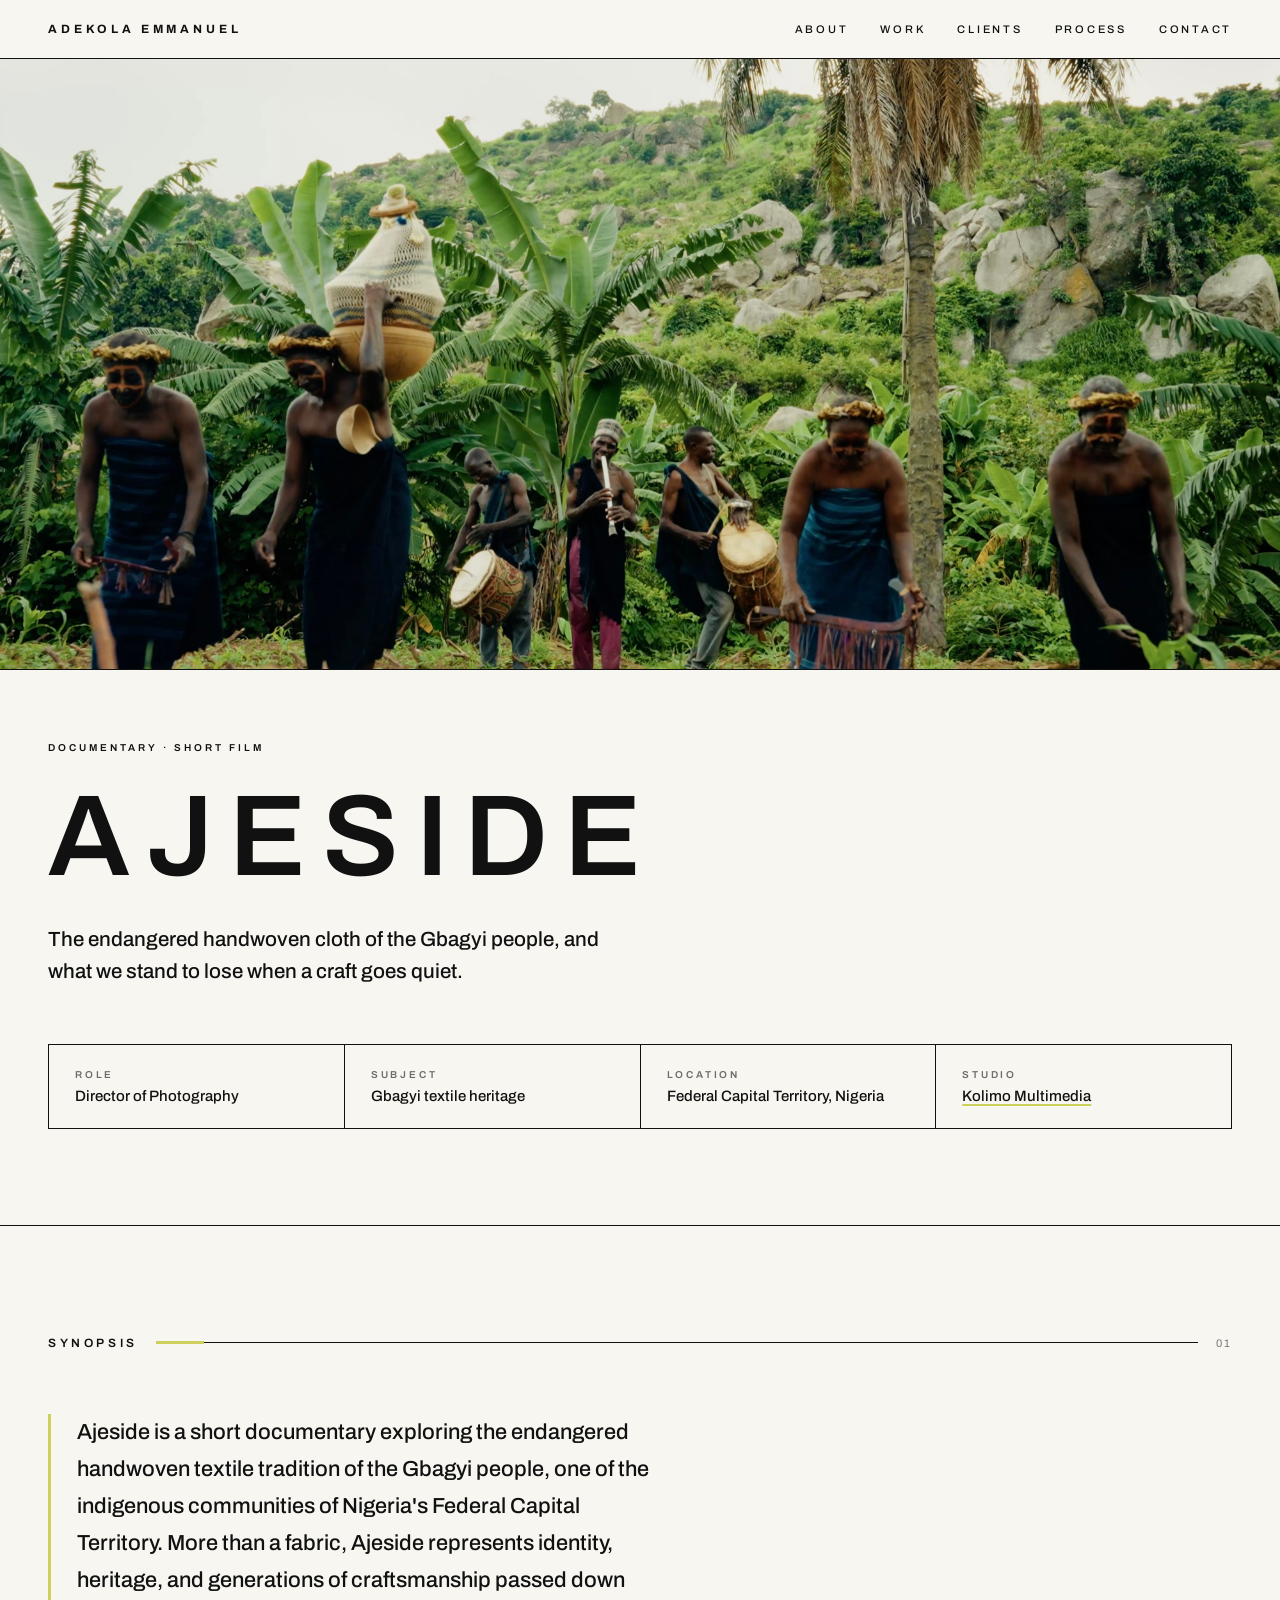
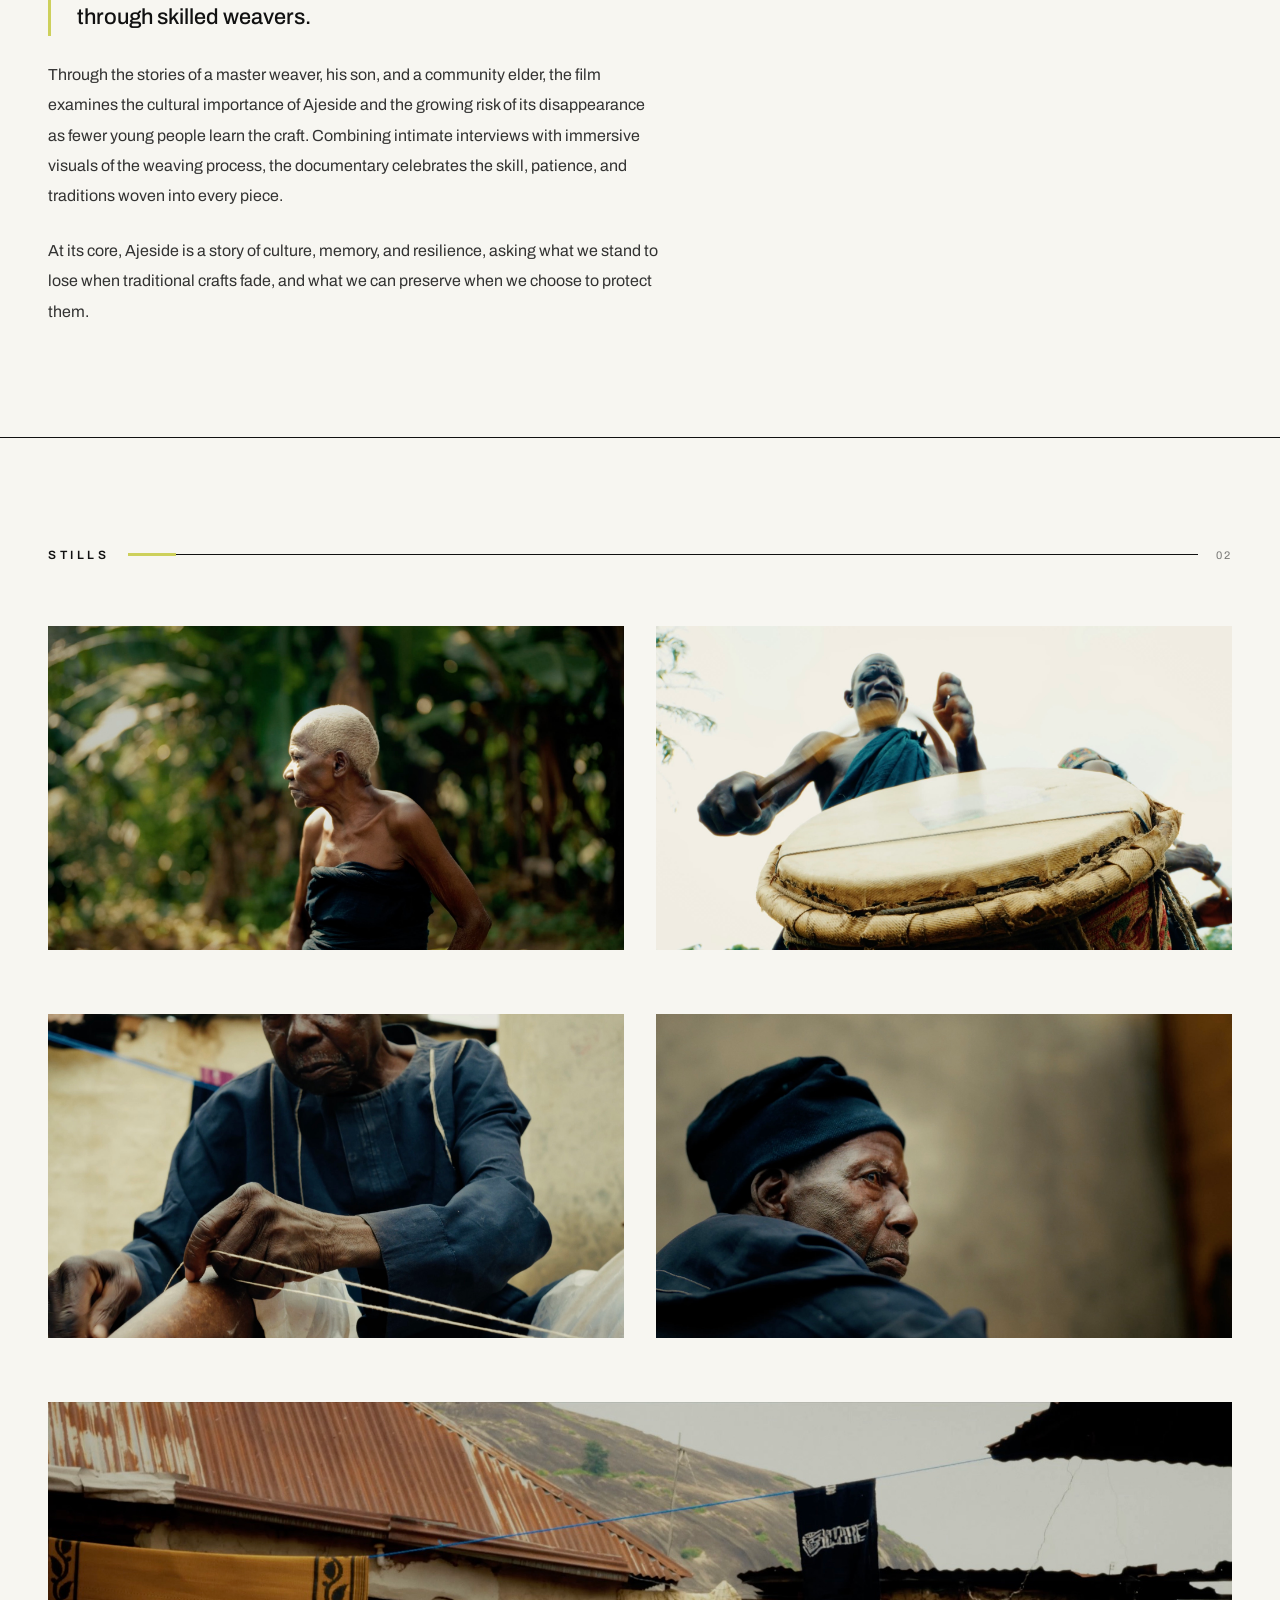
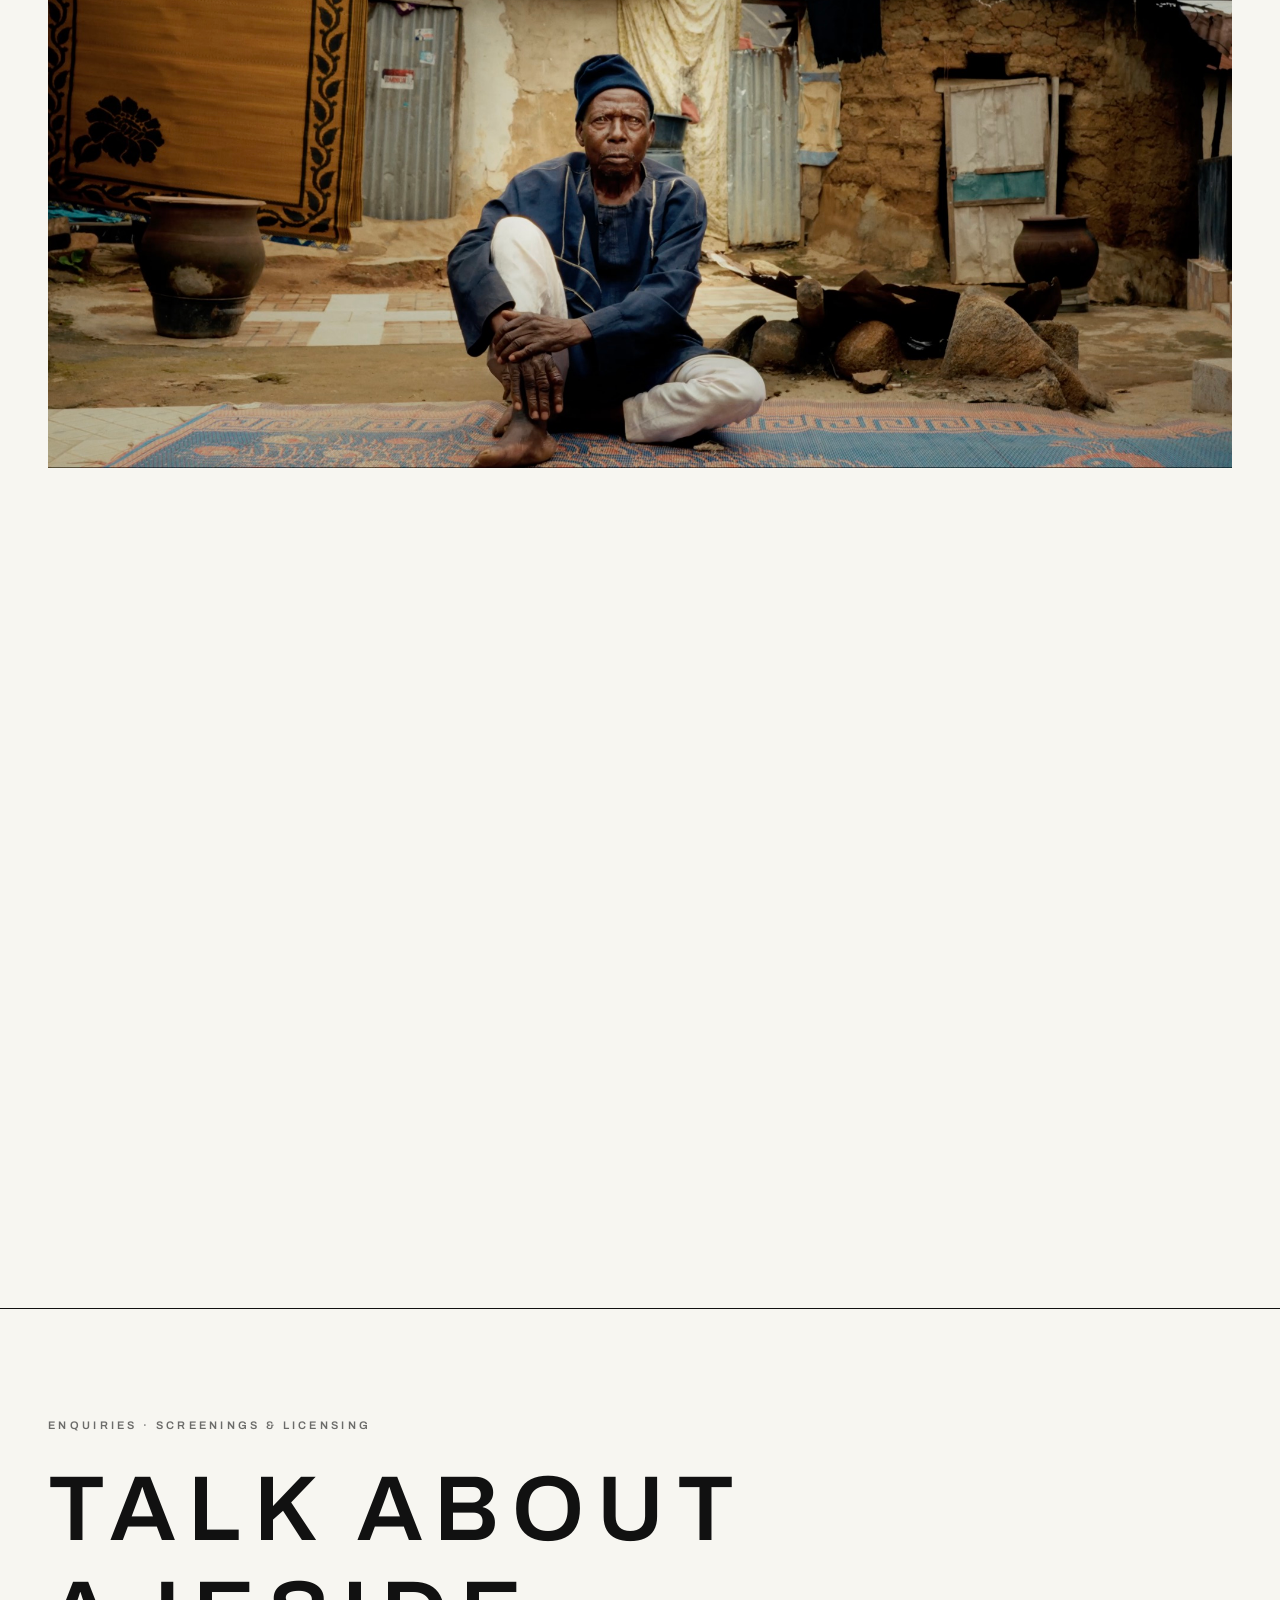
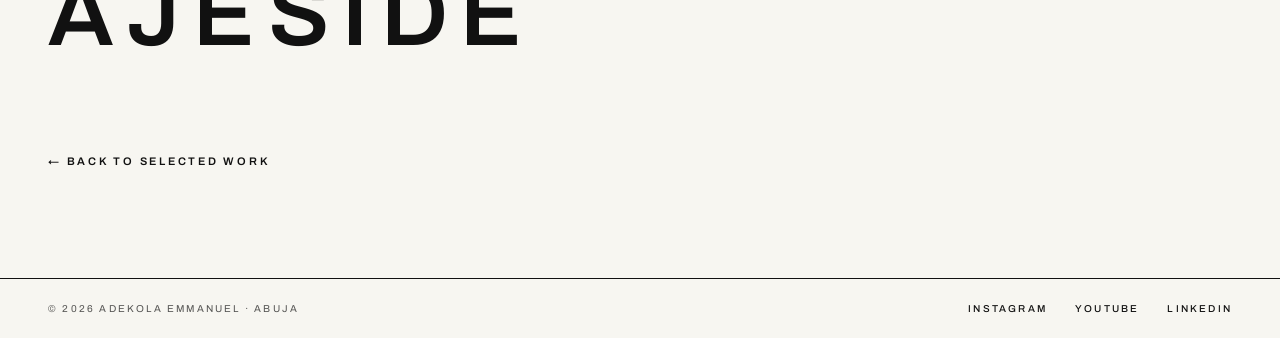
==== commit f3694677: "Link every Kolimo Multimedia mention to kolimomedia.com Four visible mentions now link out: the abou" ====
--- a/work/ajeside.html
+++ b/work/ajeside.html
@@ -123,7 +123,7 @@
           <div><dt>ROLE</dt><dd>Director of Photography</dd></div>
           <div><dt>SUBJECT</dt><dd>Gbagyi textile heritage</dd></div>
           <div><dt>LOCATION</dt><dd>Federal Capital Territory, Nigeria</dd></div>
-          <div><dt>STUDIO</dt><dd>Kolimo Multimedia</dd></div>
+          <div><dt>STUDIO</dt><dd><a href="https://kolimomedia.com" target="_blank" rel="noopener">Kolimo Multimedia</a></dd></div>
         </dl>
       </div>
     </section>
--- a/styles.css
+++ b/styles.css
@@ -95,6 +95,21 @@
 .about-box h2 { margin: 0 0 20px; font-size: 10px; letter-spacing: 0.3em; font-weight: 600; opacity: 0.6; }
 .about-box p { margin: 0 0 16px; font-size: 15px; line-height: 1.85; color: rgba(17,17,17,0.85); }
 .about-box p:last-child { margin-bottom: 0; }
+/* Links sitting inside prose or a fact row need to read as links, since the
+   site's default anchor style carries no underline. */
+.about-box a,
+.case-facts dd a,
+.contact-value a {
+  text-decoration: underline;
+  text-decoration-color: #CDD05B;
+  text-decoration-thickness: 2px;
+  text-underline-offset: 3px;
+  transition: background 120ms ease-out;
+}
+.about-box a:hover,
+.case-facts dd a:hover,
+.contact-value a:hover { background: #CDD05B; color: #111111; }
+
 .about-meta {
   margin-top: 22px !important;
   padding-top: 18px;
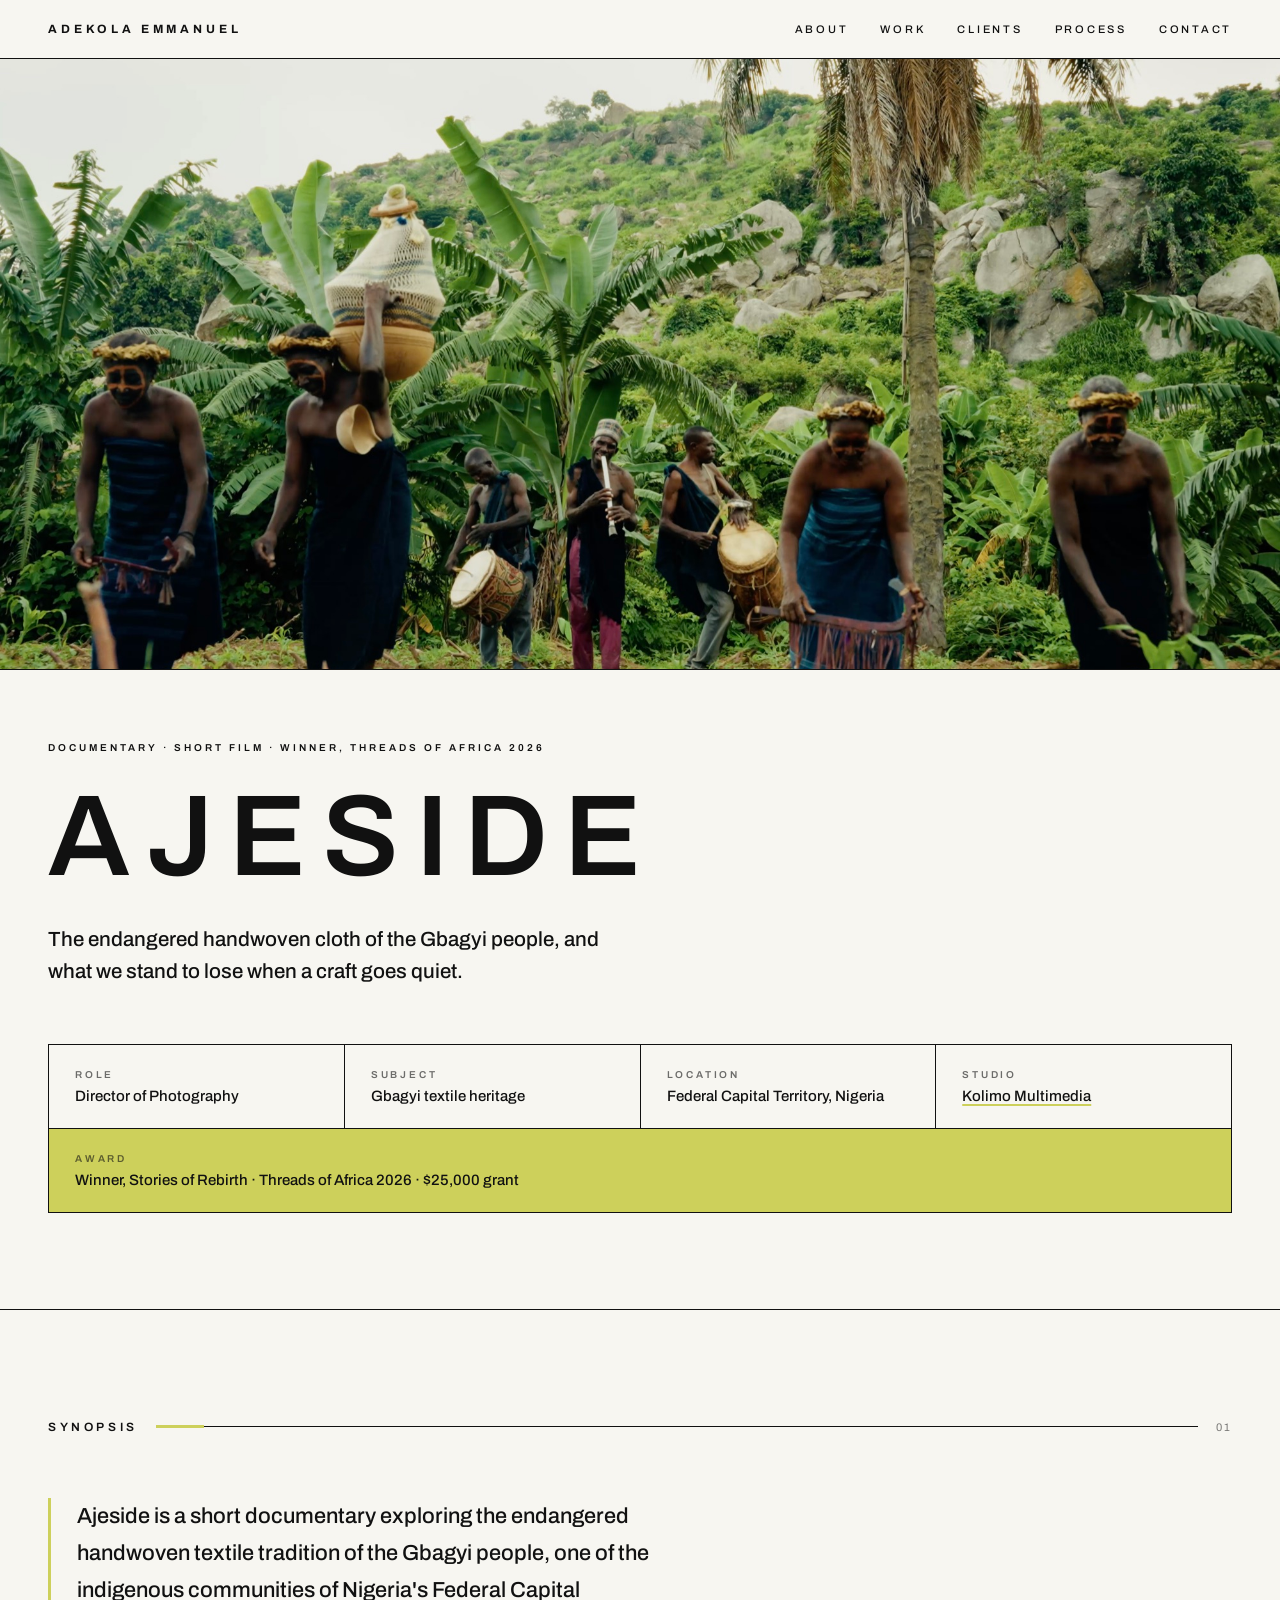
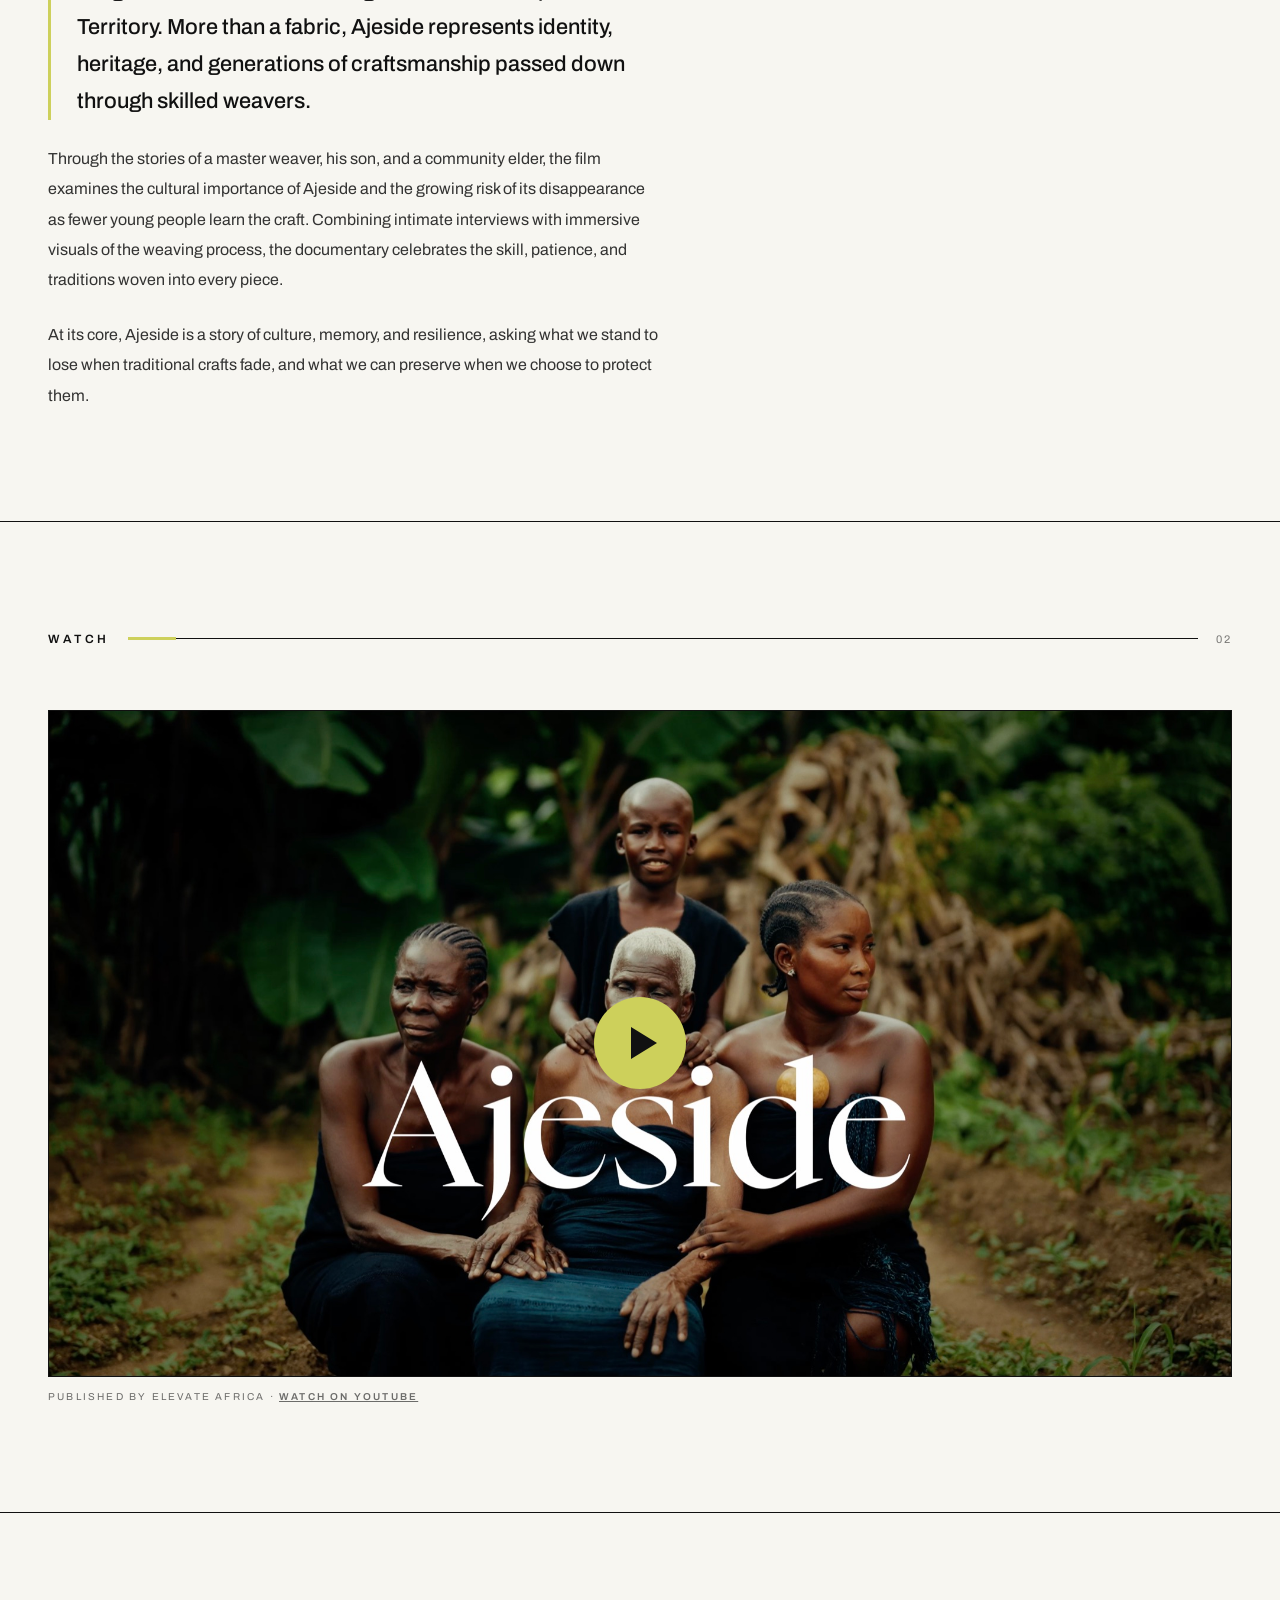
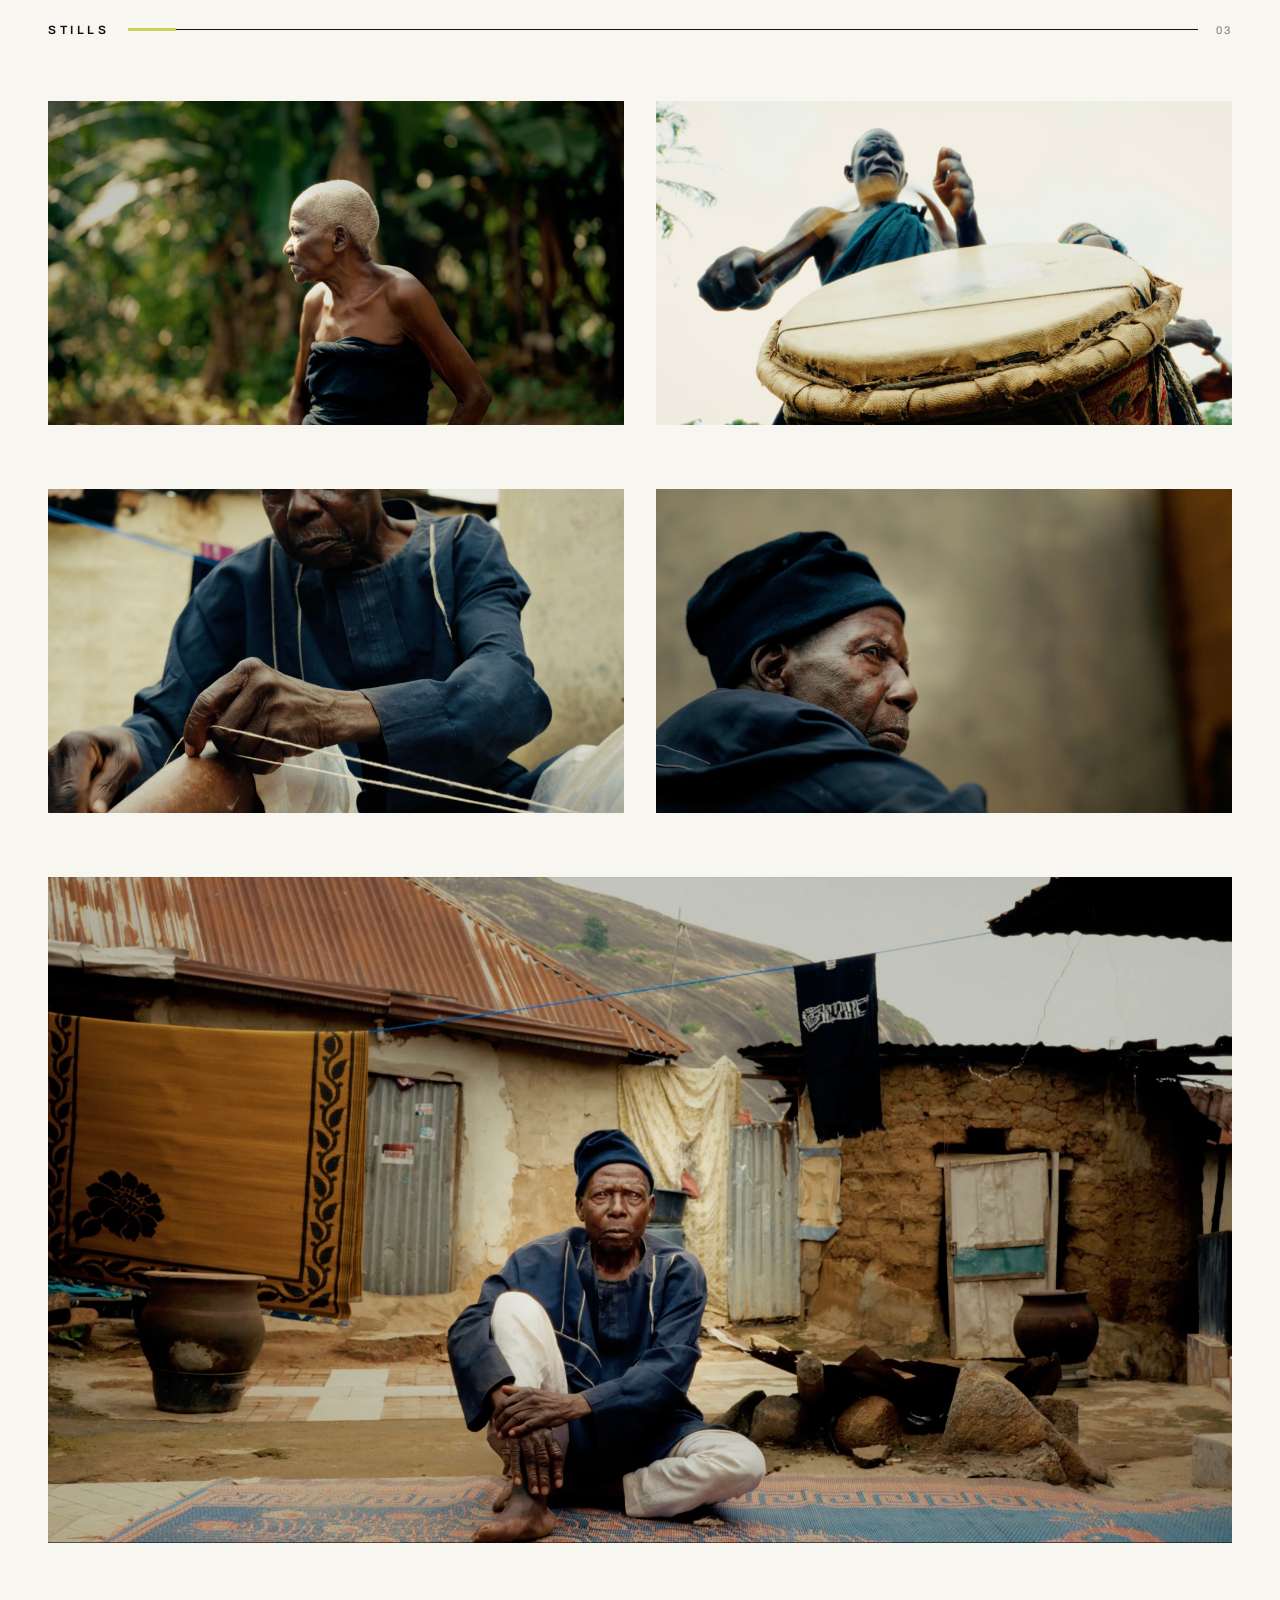
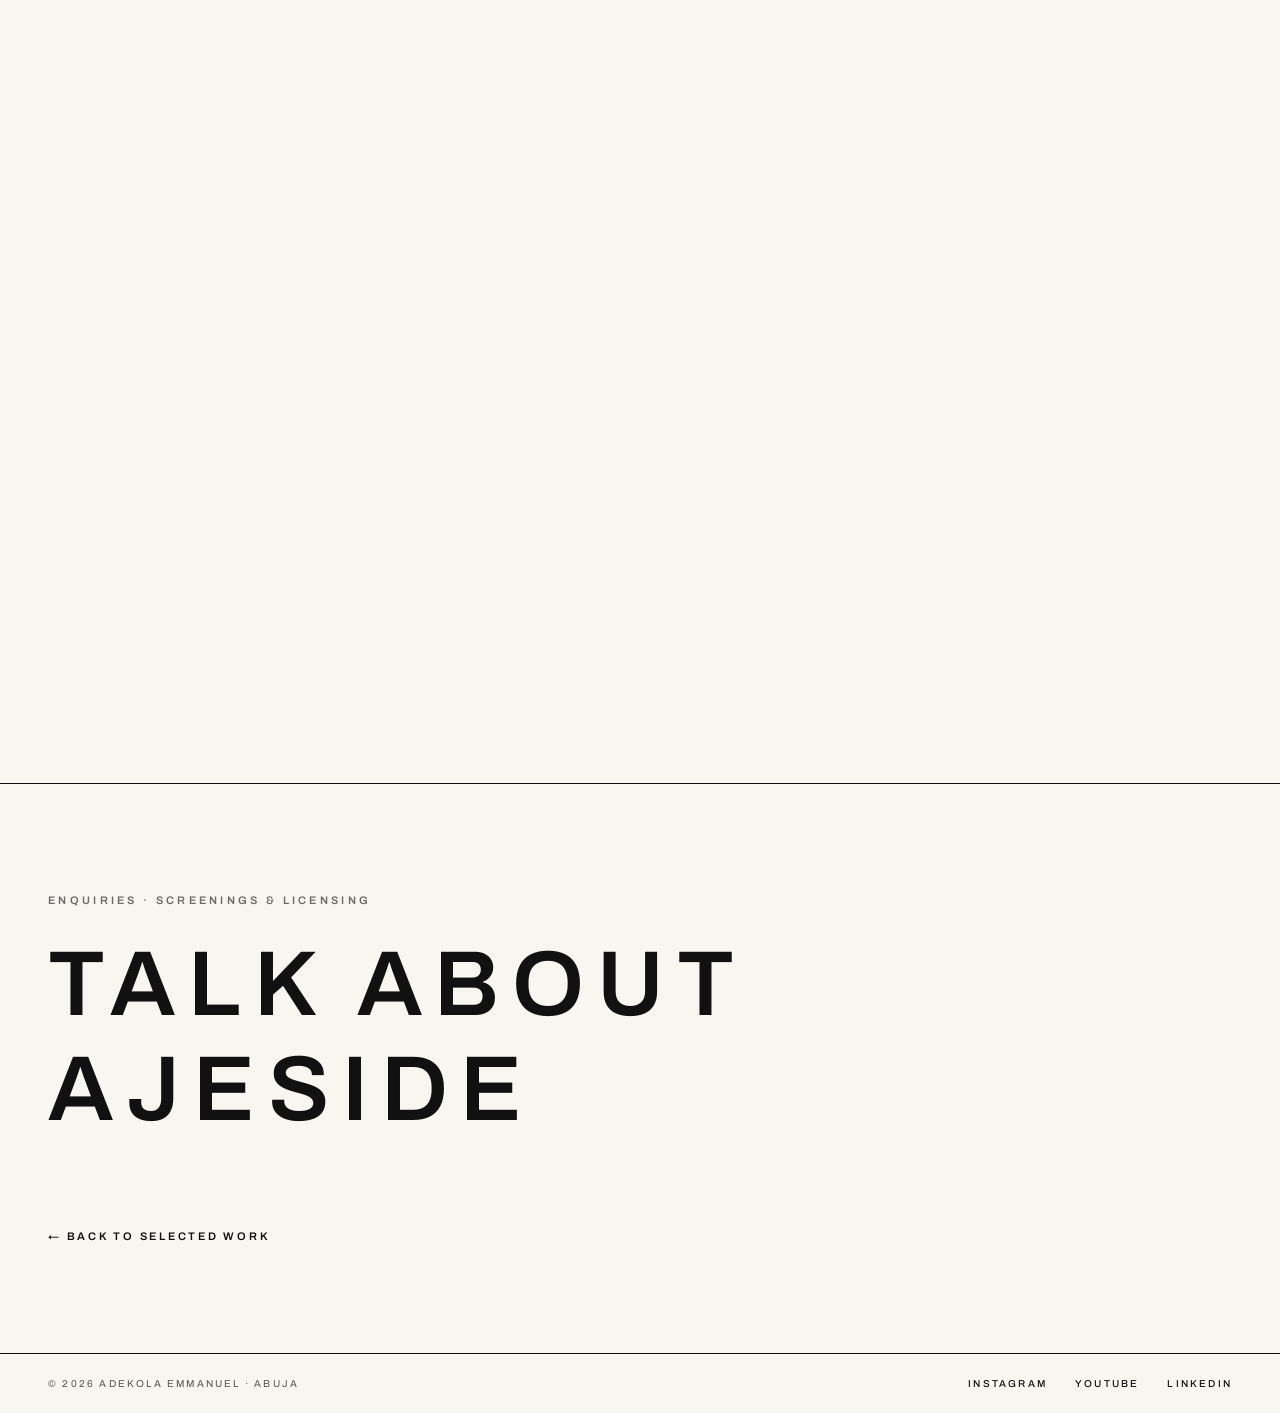
==== commit eb590f97: "Add the Threads of Africa 2026 win and the Ajeside film link Ajeside now carries the award in its ki" ====
--- a/work/ajeside.html
+++ b/work/ajeside.html
@@ -5,13 +5,13 @@
   <meta name="viewport" content="width=device-width, initial-scale=1">
   <title>Ajeside (Short Documentary) · Adekola Emmanuel</title>
   <meta name="description" content="Ajeside is a short documentary on the endangered handwoven textile tradition of the Gbagyi people of Nigeria's Federal Capital Territory. Cinematography by Adekola Emmanuel, director of photography, Abuja.">
-  <link rel="canonical" href="https://www.adekolaemmanuel.com/work/ajeside.html">
+  <link rel="canonical" href="https://www.adekolaemmanuel.com/work/ajeside">
   <meta property="og:site_name" content="Adekola Emmanuel">
   <meta property="og:locale" content="en_US">
   <meta property="og:title" content="Ajeside: a short documentary">
   <meta property="og:description" content="Culture, memory, and resilience: the endangered handwoven cloth of the Gbagyi people.">
   <meta property="og:type" content="article">
-  <meta property="og:url" content="https://www.adekolaemmanuel.com/work/ajeside.html">
+  <meta property="og:url" content="https://www.adekolaemmanuel.com/work/ajeside">
   <meta property="og:image" content="https://www.adekolaemmanuel.com/images/ajeside/01-family.jpg">
   <meta name="twitter:card" content="summary_large_image">
   <meta name="twitter:title" content="Ajeside: a short documentary">
@@ -29,7 +29,7 @@
   {
    "@type": "Movie",
    "name": "Ajeside",
-   "url": "https://www.adekolaemmanuel.com/work/ajeside.html",
+   "url": "https://www.adekolaemmanuel.com/work/ajeside",
    "image": "https://www.adekolaemmanuel.com/images/ajeside/01-family.jpg",
    "description": "A short documentary exploring the endangered handwoven textile tradition of the Gbagyi people, one of the indigenous communities of Nigeria's Federal Capital Territory.",
    "countryOfOrigin": {
@@ -38,7 +38,11 @@
    },
    "contributor": {
     "@id": "https://www.adekolaemmanuel.com/#adekola"
-   }
+   },
+   "award": "Winner, Stories of Rebirth, Threads of Africa 2026",
+   "sameAs": [
+    "https://www.youtube.com/watch?v=spmWS3oBUAM"
+   ]
   },
   {
    "@type": "Person",
@@ -59,7 +63,6 @@
    ],
    "description": "Creative director, director of photography and developer based in Abuja, Nigeria. Founder of Kolimo Multimedia.",
    "email": "mailto:iamkolimo@gmail.com",
-   "telephone": "+2348132254526",
    "address": {
     "@type": "PostalAddress",
     "addressLocality": "Abuja",
@@ -69,7 +72,8 @@
    "sameAs": [
     "https://www.instagram.com/iamkolimo",
     "https://www.youtube.com/@AdekolaFashola",
-    "https://ng.linkedin.com/in/adekolaemmanuel"
+    "https://ng.linkedin.com/in/adekolaemmanuel",
+    "https://wa.me/message/MVBLBZS4KHDHF1"
    ],
    "worksFor": {
     "@id": "https://www.adekolaemmanuel.com/#kolimo"
@@ -87,7 +91,21 @@
     "Web development",
     "Product design"
    ],
-   "award": "CEO Network Under 30s: Media of the Year 2021 (Kolimo Multimedia)"
+   "award": [
+    "CEO Network Under 30s: Media of the Year 2021 (Kolimo Multimedia)",
+    "Winner, Stories of Rebirth, Threads of Africa 2026"
+   ],
+   "telephone": "+2348132254526",
+   "areaServed": [
+    {
+     "@type": "City",
+     "name": "Abuja"
+    },
+    {
+     "@type": "Country",
+     "name": "Nigeria"
+    }
+   ]
   }
  ]
 }
@@ -98,13 +116,13 @@
 <div class="page">
   <header class="site-header">
     <div class="header-inner">
-      <a href="../index.html" class="wordmark">ADEKOLA EMMANUEL</a>
+      <a href="../" class="wordmark">ADEKOLA EMMANUEL</a>
       <nav class="nav-links" aria-label="Main">
-        <a href="../index.html#about">ABOUT</a>
-        <a href="../index.html#work">WORK</a>
-        <a href="../index.html#clients">CLIENTS</a>
-        <a href="../index.html#process">PROCESS</a>
-        <a href="../index.html#contact">CONTACT</a>
+        <a href="../#about">ABOUT</a>
+        <a href="../#work">WORK</a>
+        <a href="../#clients">CLIENTS</a>
+        <a href="../#process">PROCESS</a>
+        <a href="../#contact">CONTACT</a>
       </nav>
     </div>
   </header>
@@ -116,7 +134,7 @@
         <img src="../images/ajeside/04-procession.jpg" alt="Women carrying woven vessels lead a procession of drummers and flute players through banana palms below a rock outcrop" data-fallback="PROCESSION · DRUMMERS AND CARRIERS">
       </figure>
       <div class="section-inner case-hero-body">
-        <p class="case-kicker" data-reveal="fade">DOCUMENTARY · SHORT FILM</p>
+        <p class="case-kicker" data-reveal="fade">DOCUMENTARY · SHORT FILM · WINNER, THREADS OF AFRICA 2026</p>
         <h1 class="case-title" data-reveal="fade" data-delay="70">Ajeside</h1>
         <p class="case-standfirst" data-reveal="fade" data-delay="140">The endangered handwoven cloth of the Gbagyi people, and what we stand to lose when a craft goes quiet.</p>
         <dl class="case-facts" data-reveal="fade" data-delay="200">
@@ -124,6 +142,7 @@
           <div><dt>SUBJECT</dt><dd>Gbagyi textile heritage</dd></div>
           <div><dt>LOCATION</dt><dd>Federal Capital Territory, Nigeria</dd></div>
           <div><dt>STUDIO</dt><dd><a href="https://kolimomedia.com" target="_blank" rel="noopener">Kolimo Multimedia</a></dd></div>
+          <div class="fact-wide"><dt>AWARD</dt><dd>Winner, Stories of Rebirth · Threads of Africa 2026 · $25,000 grant</dd></div>
         </dl>
       </div>
     </section>
@@ -149,12 +168,34 @@
     <section class="ruled-section">
       <div class="section-inner section-pad">
         <div class="section-head">
+          <h2>WATCH</h2>
+          <div class="head-rule">
+            <div class="rule-accent" data-reveal="rule"></div>
+            <div class="rule-line" data-reveal="rule" data-delay="80"></div>
+          </div>
+          <span aria-hidden="true" class="section-num">02</span>
+        </div>
+        <div data-reveal="fade">
+          <div class="watch-frame">
+            <a class="watch-link" href="https://www.youtube.com/watch?v=spmWS3oBUAM" target="_blank" rel="noopener" aria-label="Watch Ajeside on YouTube">
+              <img src="../images/ajeside/01-family.jpg" alt="">
+              <span class="watch-play" aria-hidden="true"></span>
+            </a>
+          </div>
+          <p class="watch-note">PUBLISHED BY ELEVATE AFRICA · <a href="https://www.youtube.com/watch?v=spmWS3oBUAM" target="_blank" rel="noopener">WATCH ON YOUTUBE</a></p>
+        </div>
+      </div>
+    </section>
+
+    <section class="ruled-section">
+      <div class="section-inner section-pad">
+        <div class="section-head">
           <h2>STILLS</h2>
           <div class="head-rule">
             <div class="rule-accent" data-reveal="rule"></div>
             <div class="rule-line" data-reveal="rule" data-delay="80"></div>
           </div>
-          <span aria-hidden="true" class="section-num">02</span>
+          <span aria-hidden="true" class="section-num">03</span>
         </div>
 
         <div class="stills">
@@ -203,7 +244,7 @@
           <p class="cta-kicker">ENQUIRIES · SCREENINGS &amp; LICENSING</p>
           <a class="cta-link" href="mailto:iamkolimo@gmail.com?subject=Ajeside">Talk about Ajeside</a>
           <div class="cta-rule" data-reveal="rule"></div>
-          <p class="case-back"><a href="../index.html#work">← BACK TO SELECTED WORK</a></p>
+          <p class="case-back"><a href="../#work">← BACK TO SELECTED WORK</a></p>
         </div>
       </div>
     </section>
--- a/styles.css
+++ b/styles.css
@@ -369,6 +369,9 @@
 }
 .case-facts > div { background: #F7F6F1; padding: 24px 26px; }
 .case-facts dt { font-size: 10px; letter-spacing: 0.28em; font-weight: 600; opacity: 0.6; }
+/* A headline credit (an award) spans the whole fact strip rather than
+   sitting alone in a fifth cell. */
+.case-facts .fact-wide { grid-column: 1 / -1; background: #CDD05B; }
 .case-facts dd { margin: 8px 0 0; font-size: 15px; font-weight: 500; }
 
 .case-prose { max-width: 68ch; }
